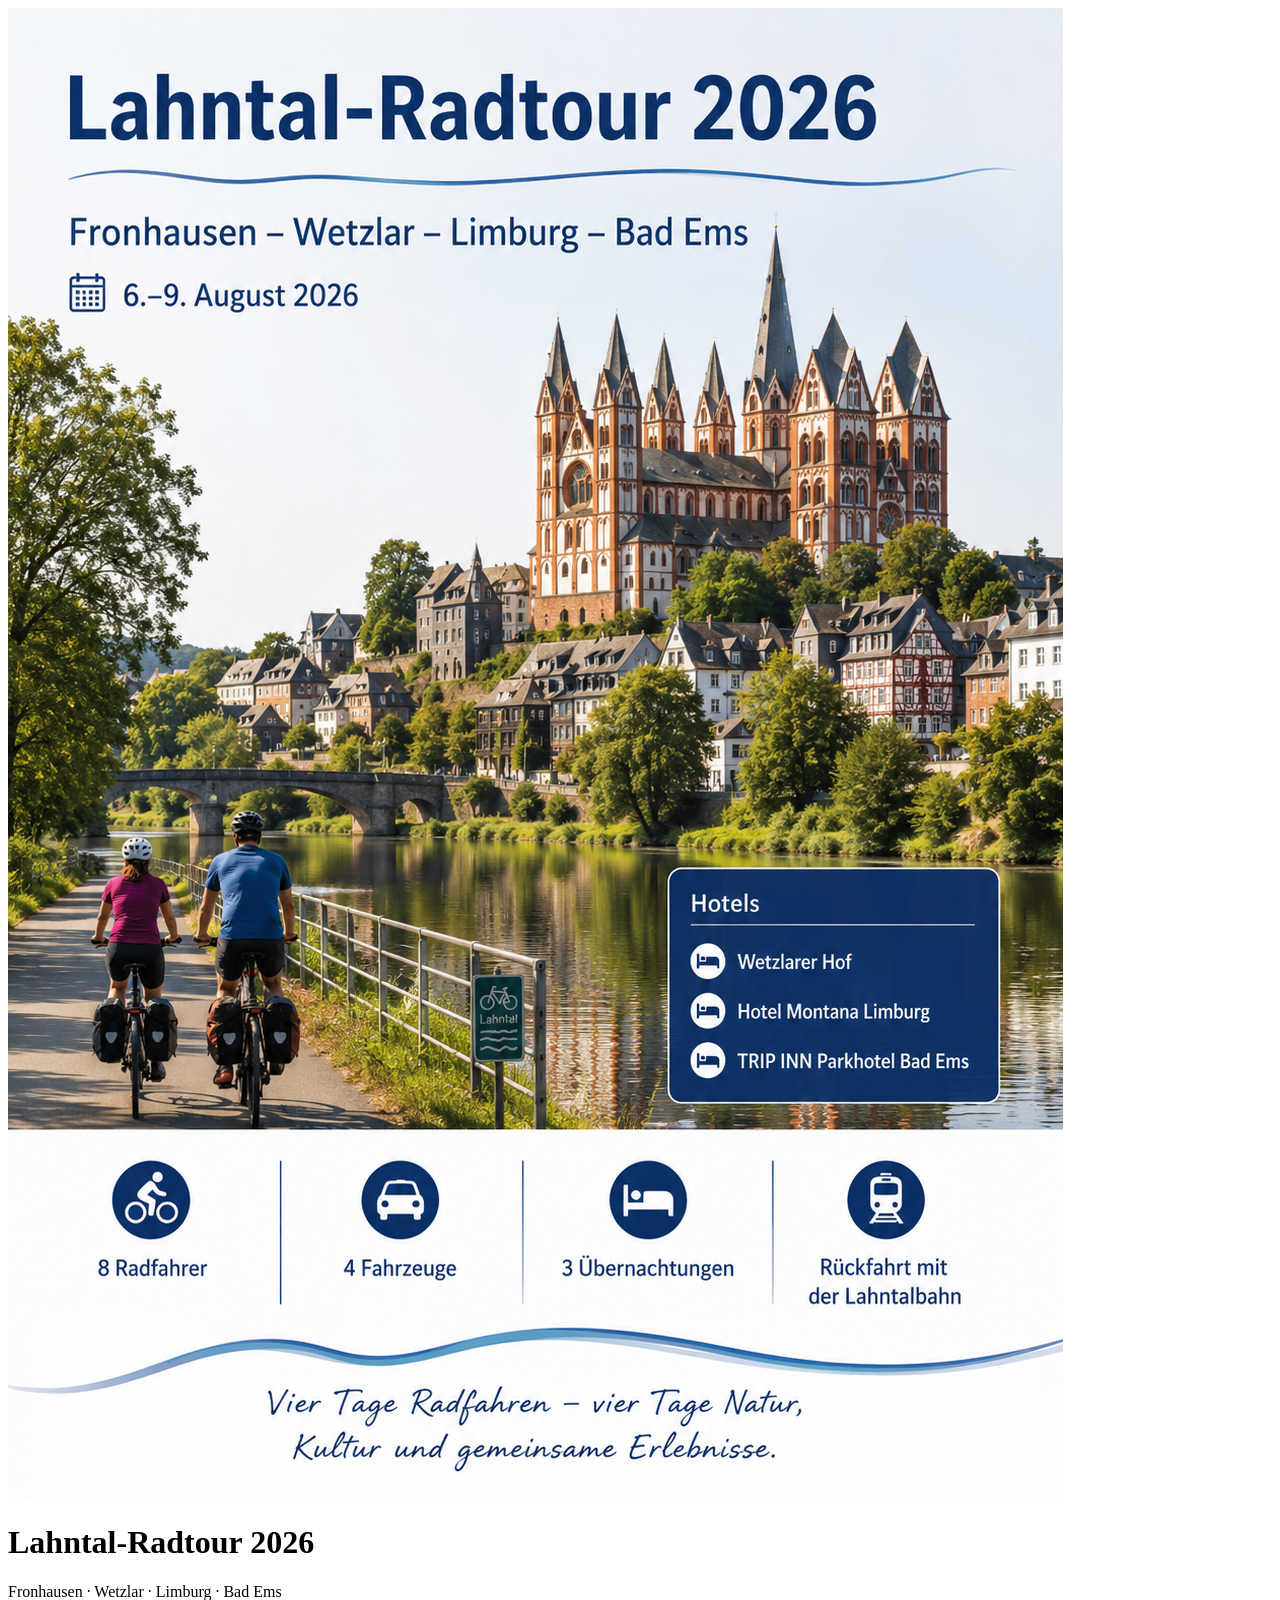
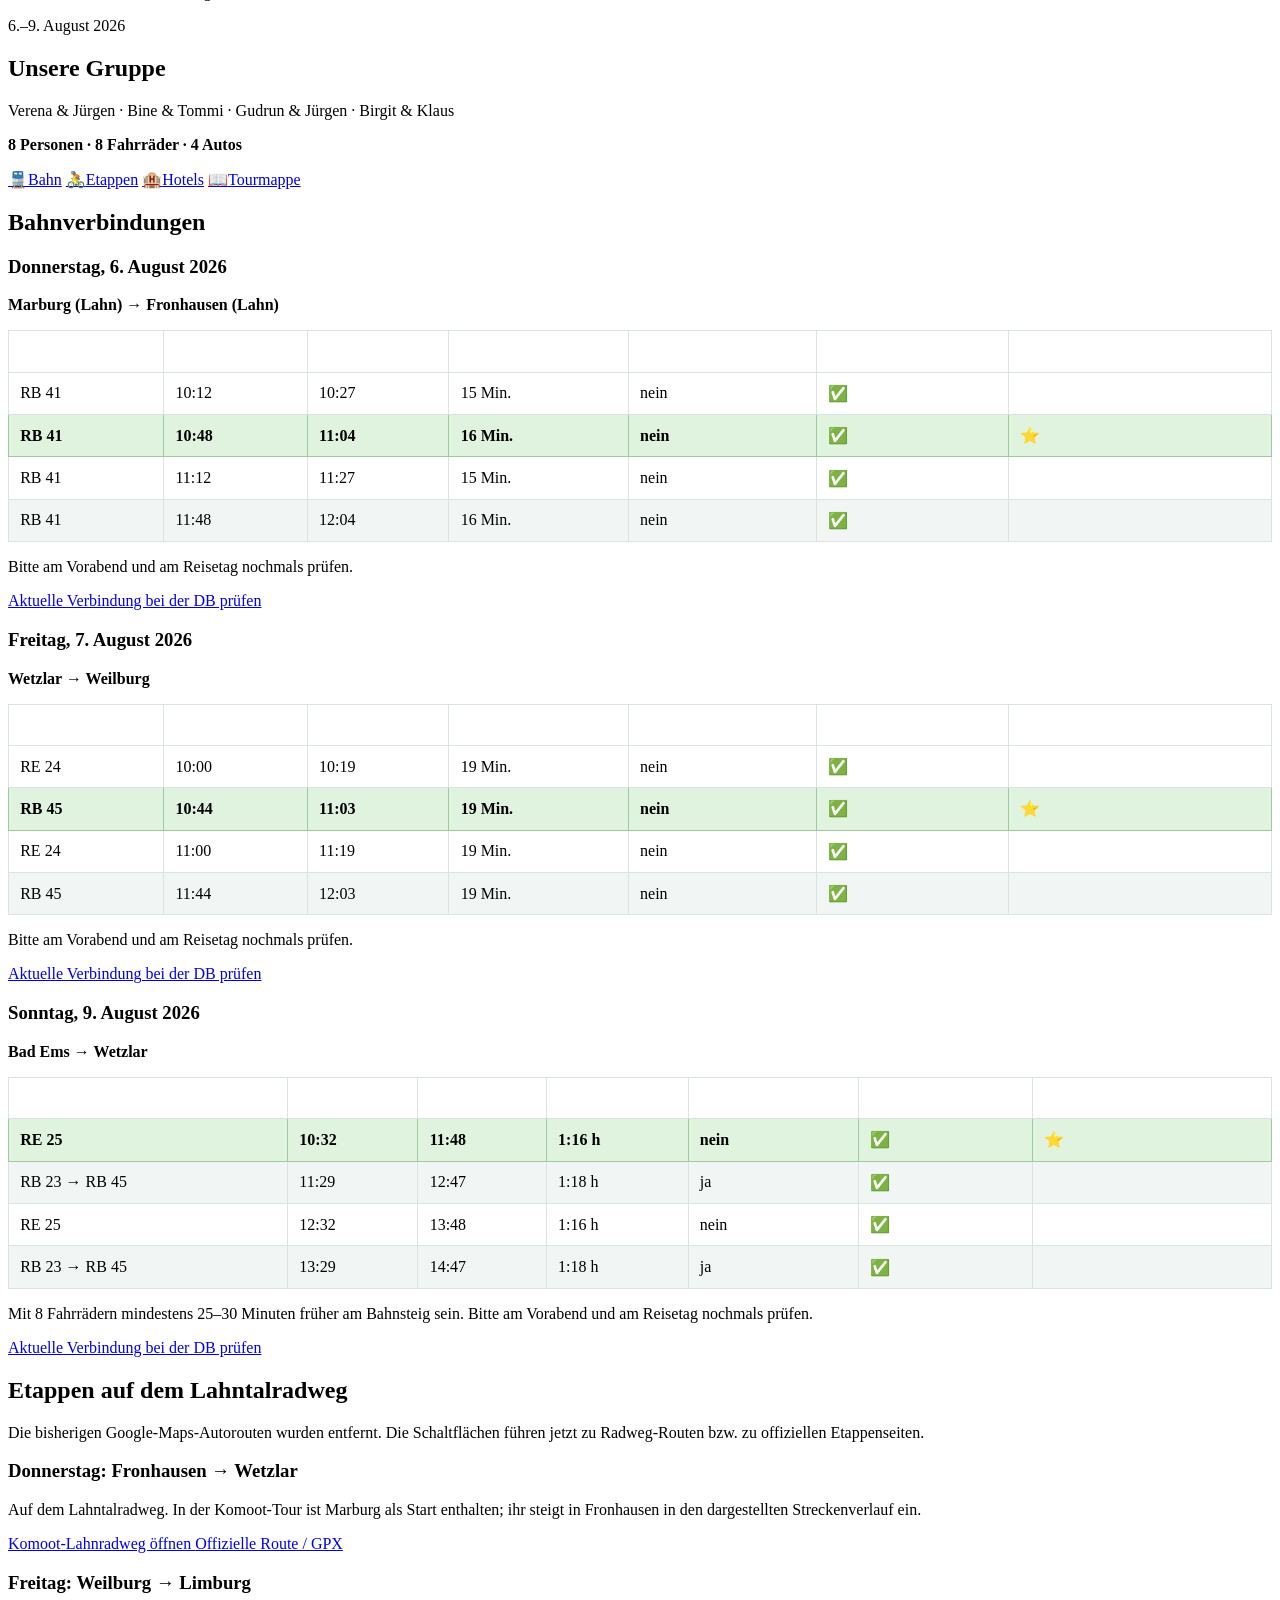
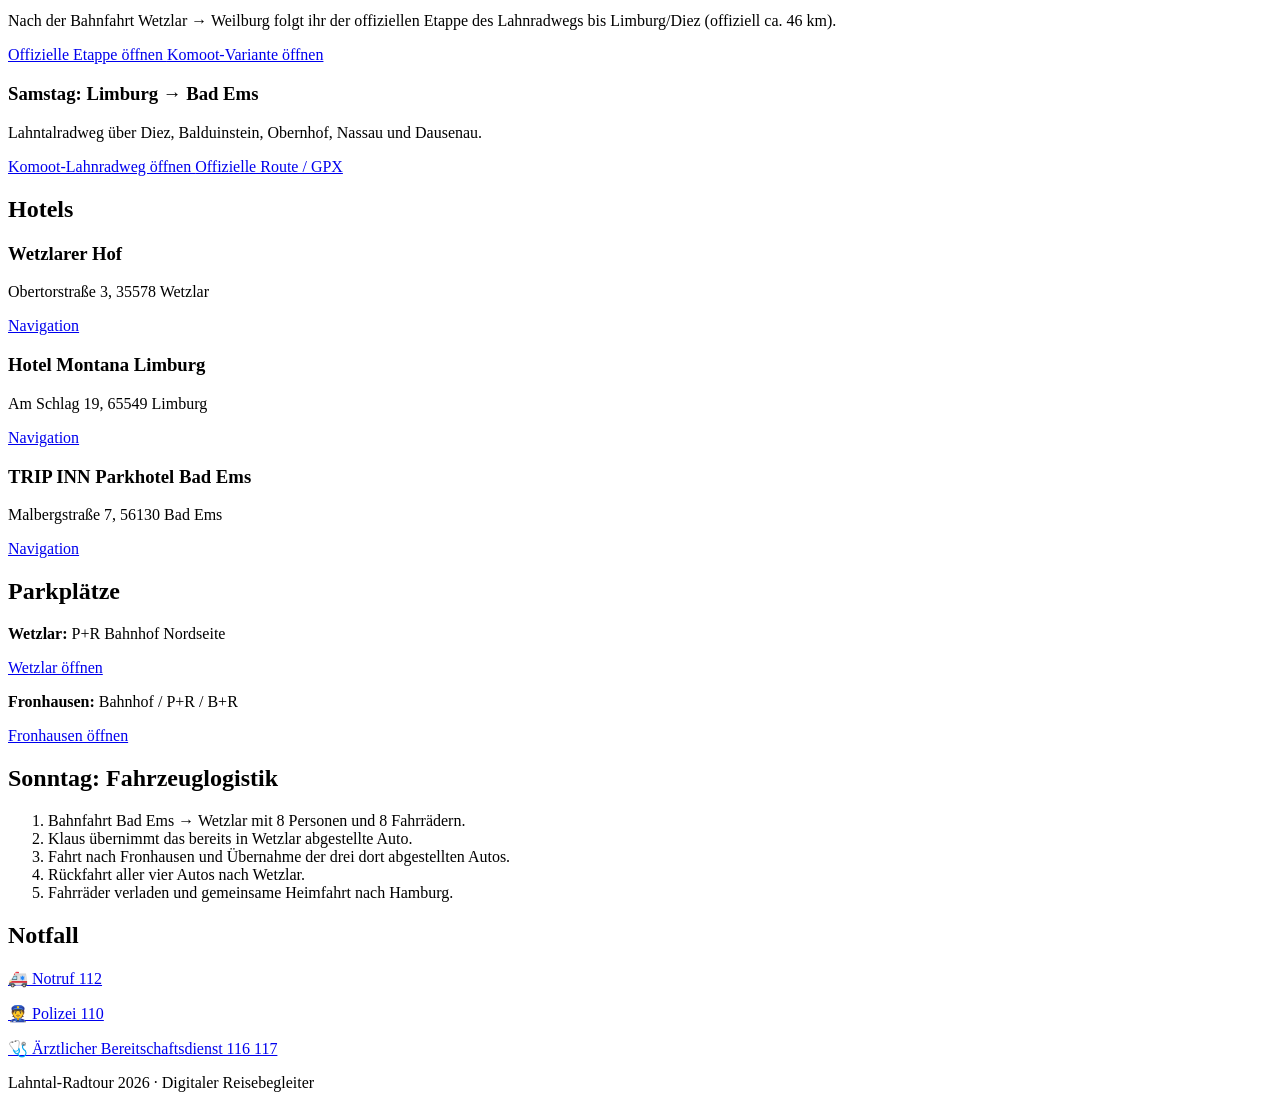
==== index.html @ 163e8dfd "Add files via upload" ====
<!doctype html>
<html lang="de">
<head>
  <meta charset="utf-8">
  <meta name="viewport" content="width=device-width, initial-scale=1, viewport-fit=cover">
  <meta name="theme-color" content="#0f4c5c">
  <meta name="description" content="Digitaler Reisebegleiter für die Lahntal-Radtour 2026">
  <link rel="manifest" href="manifest.webmanifest">
  <link rel="icon" href="icon.svg" type="image/svg+xml">
  <link rel="stylesheet" href="styles.css">
  <title>Lahntal-Radtour 2026</title>
</head>
<body>
  <header class="hero">
    <img src="titelbild.png" alt="Lahntal-Radtour 2026 mit Limburger Dom">
    <div class="hero-overlay">
      <h1>Lahntal-Radtour 2026</h1>
      <p>Fronhausen · Wetzlar · Limburg · Bad Ems</p>
      <p>6.–9. August 2026</p>
    </div>
  </header>

  <main>
    <section class="intro card">
      <h2>Unsere Gruppe</h2>
      <p>Verena &amp; Jürgen · Bine &amp; Tommi · Gudrun &amp; Jürgen · Birgit &amp; Klaus</p>
      <p><strong>8 Personen · 8 Fahrräder · 4 Autos</strong></p>
    </section>

    <nav class="quick-grid" aria-label="Schnellzugriff">
      <a class="quick" href="#bahn">🚆<span>Bahn</span></a>
      <a class="quick" href="#etappen">🚴<span>Etappen</span></a>
      <a class="quick" href="#hotels">🏨<span>Hotels</span></a>
      <a class="quick" href="Lahntal_Tourmappe_2026.pdf">📖<span>Tourmappe</span></a>
    </nav>

    <section id="bahn" class="card">
<h2>Bahnverbindungen</h2>

<article class="trip">
<h3>Donnerstag, 6. August 2026</h3>
<p><strong>Marburg (Lahn) → Fronhausen (Lahn)</strong></p>
<div class="timetable-wrap"><table class="timetable">
<thead><tr><th>Zug</th><th>Ab</th><th>An</th><th>Dauer</th><th>Umstieg</th><th>Fahrrad</th><th>Unsere Wahl</th></tr></thead>
<tbody>
<tr><td>RB 41</td><td>10:12</td><td>10:27</td><td>15 Min.</td><td>nein</td><td>✅</td><td></td></tr>
<tr class="recommended"><td><strong>RB 41</strong></td><td><strong>10:48</strong></td><td><strong>11:04</strong></td><td><strong>16 Min.</strong></td><td><strong>nein</strong></td><td>✅</td><td>⭐</td></tr>
<tr><td>RB 41</td><td>11:12</td><td>11:27</td><td>15 Min.</td><td>nein</td><td>✅</td><td></td></tr>
<tr><td>RB 41</td><td>11:48</td><td>12:04</td><td>16 Min.</td><td>nein</td><td>✅</td><td></td></tr>
</tbody></table></div>
<p class="note">Bitte am Vorabend und am Reisetag nochmals prüfen.</p>
<a class="button secondary" href="https://www.bahn.de/" target="_blank" rel="noopener">Aktuelle Verbindung bei der DB prüfen</a>
</article>

<article class="trip">
<h3>Freitag, 7. August 2026</h3>
<p><strong>Wetzlar → Weilburg</strong></p>
<div class="timetable-wrap"><table class="timetable">
<thead><tr><th>Zug</th><th>Ab</th><th>An</th><th>Dauer</th><th>Umstieg</th><th>Fahrrad</th><th>Unsere Wahl</th></tr></thead>
<tbody>
<tr><td>RE 24</td><td>10:00</td><td>10:19</td><td>19 Min.</td><td>nein</td><td>✅</td><td></td></tr>
<tr class="recommended"><td><strong>RB 45</strong></td><td><strong>10:44</strong></td><td><strong>11:03</strong></td><td><strong>19 Min.</strong></td><td><strong>nein</strong></td><td>✅</td><td>⭐</td></tr>
<tr><td>RE 24</td><td>11:00</td><td>11:19</td><td>19 Min.</td><td>nein</td><td>✅</td><td></td></tr>
<tr><td>RB 45</td><td>11:44</td><td>12:03</td><td>19 Min.</td><td>nein</td><td>✅</td><td></td></tr>
</tbody></table></div>
<p class="note">Bitte am Vorabend und am Reisetag nochmals prüfen.</p>
<a class="button secondary" href="https://www.bahn.de/" target="_blank" rel="noopener">Aktuelle Verbindung bei der DB prüfen</a>
</article>

<article class="trip">
<h3>Sonntag, 9. August 2026</h3>
<p><strong>Bad Ems → Wetzlar</strong></p>
<div class="timetable-wrap"><table class="timetable">
<thead><tr><th>Zug</th><th>Ab</th><th>An</th><th>Dauer</th><th>Umstieg</th><th>Fahrrad</th><th>Unsere Wahl</th></tr></thead>
<tbody>
<tr class="recommended"><td><strong>RE 25</strong></td><td><strong>10:32</strong></td><td><strong>11:48</strong></td><td><strong>1:16 h</strong></td><td><strong>nein</strong></td><td>✅</td><td>⭐</td></tr>
<tr><td>RB 23 → RB 45</td><td>11:29</td><td>12:47</td><td>1:18 h</td><td>ja</td><td>✅</td><td></td></tr>
<tr><td>RE 25</td><td>12:32</td><td>13:48</td><td>1:16 h</td><td>nein</td><td>✅</td><td></td></tr>
<tr><td>RB 23 → RB 45</td><td>13:29</td><td>14:47</td><td>1:18 h</td><td>ja</td><td>✅</td><td></td></tr>
</tbody></table></div>
<p class="note">Mit 8 Fahrrädern mindestens 25–30 Minuten früher am Bahnsteig sein. Bitte am Vorabend und am Reisetag nochmals prüfen.</p>
<a class="button secondary" href="https://www.bahn.de/" target="_blank" rel="noopener">Aktuelle Verbindung bei der DB prüfen</a>
</article>
</section>

    <section id="etappen" class="card">
      <h2>Etappen auf dem Lahntalradweg</h2>
      <p class="note">Die bisherigen Google-Maps-Autorouten wurden entfernt. Die Schaltflächen führen jetzt zu Radweg-Routen bzw. zu offiziellen Etappenseiten.</p>

      <article>
        <h3>Donnerstag: Fronhausen → Wetzlar</h3>
        <p>Auf dem Lahntalradweg. In der Komoot-Tour ist Marburg als Start enthalten; ihr steigt in Fronhausen in den dargestellten Streckenverlauf ein.</p>
        <div class="button-row">
          <a class="button" target="_blank" rel="noopener"
             href="https://www.komoot.com/de-de/tour/432029293">
             Komoot-Lahnradweg öffnen
          </a>
          <a class="button secondary" target="_blank" rel="noopener"
             href="https://www.adfc-radtourismus.de/lahnradweg/">
             Offizielle Route / GPX
          </a>
        </div>
      </article>

      <article>
        <h3>Freitag: Weilburg → Limburg</h3>
        <p>Nach der Bahnfahrt Wetzlar → Weilburg folgt ihr der offiziellen Etappe des Lahnradwegs bis Limburg/Diez (offiziell ca. 46 km).</p>
        <div class="button-row">
          <a class="button" target="_blank" rel="noopener"
             href="https://www.daslahntal.de/entdecken-und-erleben/radfahren/lahnradweg/details/?i=65935331">
             Offizielle Etappe öffnen
          </a>
          <a class="button secondary" target="_blank" rel="noopener"
             href="https://www.komoot.com/de-de/tour/2485974388">
             Komoot-Variante öffnen
          </a>
        </div>
      </article>

      <article>
        <h3>Samstag: Limburg → Bad Ems</h3>
        <p>Lahntalradweg über Diez, Balduinstein, Obernhof, Nassau und Dausenau.</p>
        <div class="button-row">
          <a class="button" target="_blank" rel="noopener"
             href="https://www.komoot.com/de-de/tour/1469400191">
             Komoot-Lahnradweg öffnen
          </a>
          <a class="button secondary" target="_blank" rel="noopener"
             href="https://www.adfc-radtourismus.de/lahnradweg/">
             Offizielle Route / GPX
          </a>
        </div>
      </article>
    </section>

    <section id="hotels" class="card">
      <h2>Hotels</h2>
      <article>
        <h3>Wetzlarer Hof</h3>
        <p>Obertorstraße 3, 35578 Wetzlar</p>
        <a class="button" target="_blank" rel="noopener"
           href="https://www.google.com/maps/search/?api=1&query=Wetzlarer+Hof+Obertorstra%C3%9Fe+3+Wetzlar">Navigation</a>
      </article>
      <article>
        <h3>Hotel Montana Limburg</h3>
        <p>Am Schlag 19, 65549 Limburg</p>
        <a class="button" target="_blank" rel="noopener"
           href="https://www.google.com/maps/search/?api=1&query=Hotel+Montana+Limburg+Am+Schlag+19">Navigation</a>
      </article>
      <article>
        <h3>TRIP INN Parkhotel Bad Ems</h3>
        <p>Malbergstraße 7, 56130 Bad Ems</p>
        <a class="button" target="_blank" rel="noopener"
           href="https://www.google.com/maps/search/?api=1&query=TRIP+INN+Parkhotel+Bad+Ems+Malbergstra%C3%9Fe+7">Navigation</a>
      </article>
    </section>

    <section class="card">
      <h2>Parkplätze</h2>
      <p><strong>Wetzlar:</strong> P+R Bahnhof Nordseite</p>
      <a class="button" target="_blank" rel="noopener"
         href="https://www.google.com/maps/search/?api=1&query=P%2BR+Bahnhof+Nordseite+Wetzlar">Wetzlar öffnen</a>
      <p><strong>Fronhausen:</strong> Bahnhof / P+R / B+R</p>
      <a class="button" target="_blank" rel="noopener"
         href="https://www.google.com/maps/search/?api=1&query=Bahnhof+Fronhausen+Lahn+Parkplatz">Fronhausen öffnen</a>
    </section>

    <section class="card">
      <h2>Sonntag: Fahrzeuglogistik</h2>
      <ol>
        <li>Bahnfahrt Bad Ems → Wetzlar mit 8 Personen und 8 Fahrrädern.</li>
        <li>Klaus übernimmt das bereits in Wetzlar abgestellte Auto.</li>
        <li>Fahrt nach Fronhausen und Übernahme der drei dort abgestellten Autos.</li>
        <li>Rückfahrt aller vier Autos nach Wetzlar.</li>
        <li>Fahrräder verladen und gemeinsame Heimfahrt nach Hamburg.</li>
      </ol>
    </section>

    <section class="card emergency">
      <h2>Notfall</h2>
      <p><a href="tel:112">🚑 Notruf 112</a></p>
      <p><a href="tel:110">👮 Polizei 110</a></p>
      <p><a href="tel:116117">🩺 Ärztlicher Bereitschaftsdienst 116 117</a></p>
    </section>
  </main>

  <footer>
    <p>Lahntal-Radtour 2026 · Digitaler Reisebegleiter</p>
  </footer>

  <script src="app.js"></script>
</body>
</html>
---- styles.css ----
.timetable-wrap{overflow-x:auto;margin:.8rem 0}
.timetable{width:100%;border-collapse:collapse;min-width:760px}
.timetable th,.timetable td{padding:.7rem;border:1px solid #d8e4e0;text-align:left;vertical-align:middle}
.timetable th{background:var(--blue);color:#fff}
.timetable tbody tr:nth-child(even):not(.recommended){background:#f1f6f4}
.timetable tr.recommended{background:#dff3df}
.timetable tr.recommended td{border-color:#9fc89f}
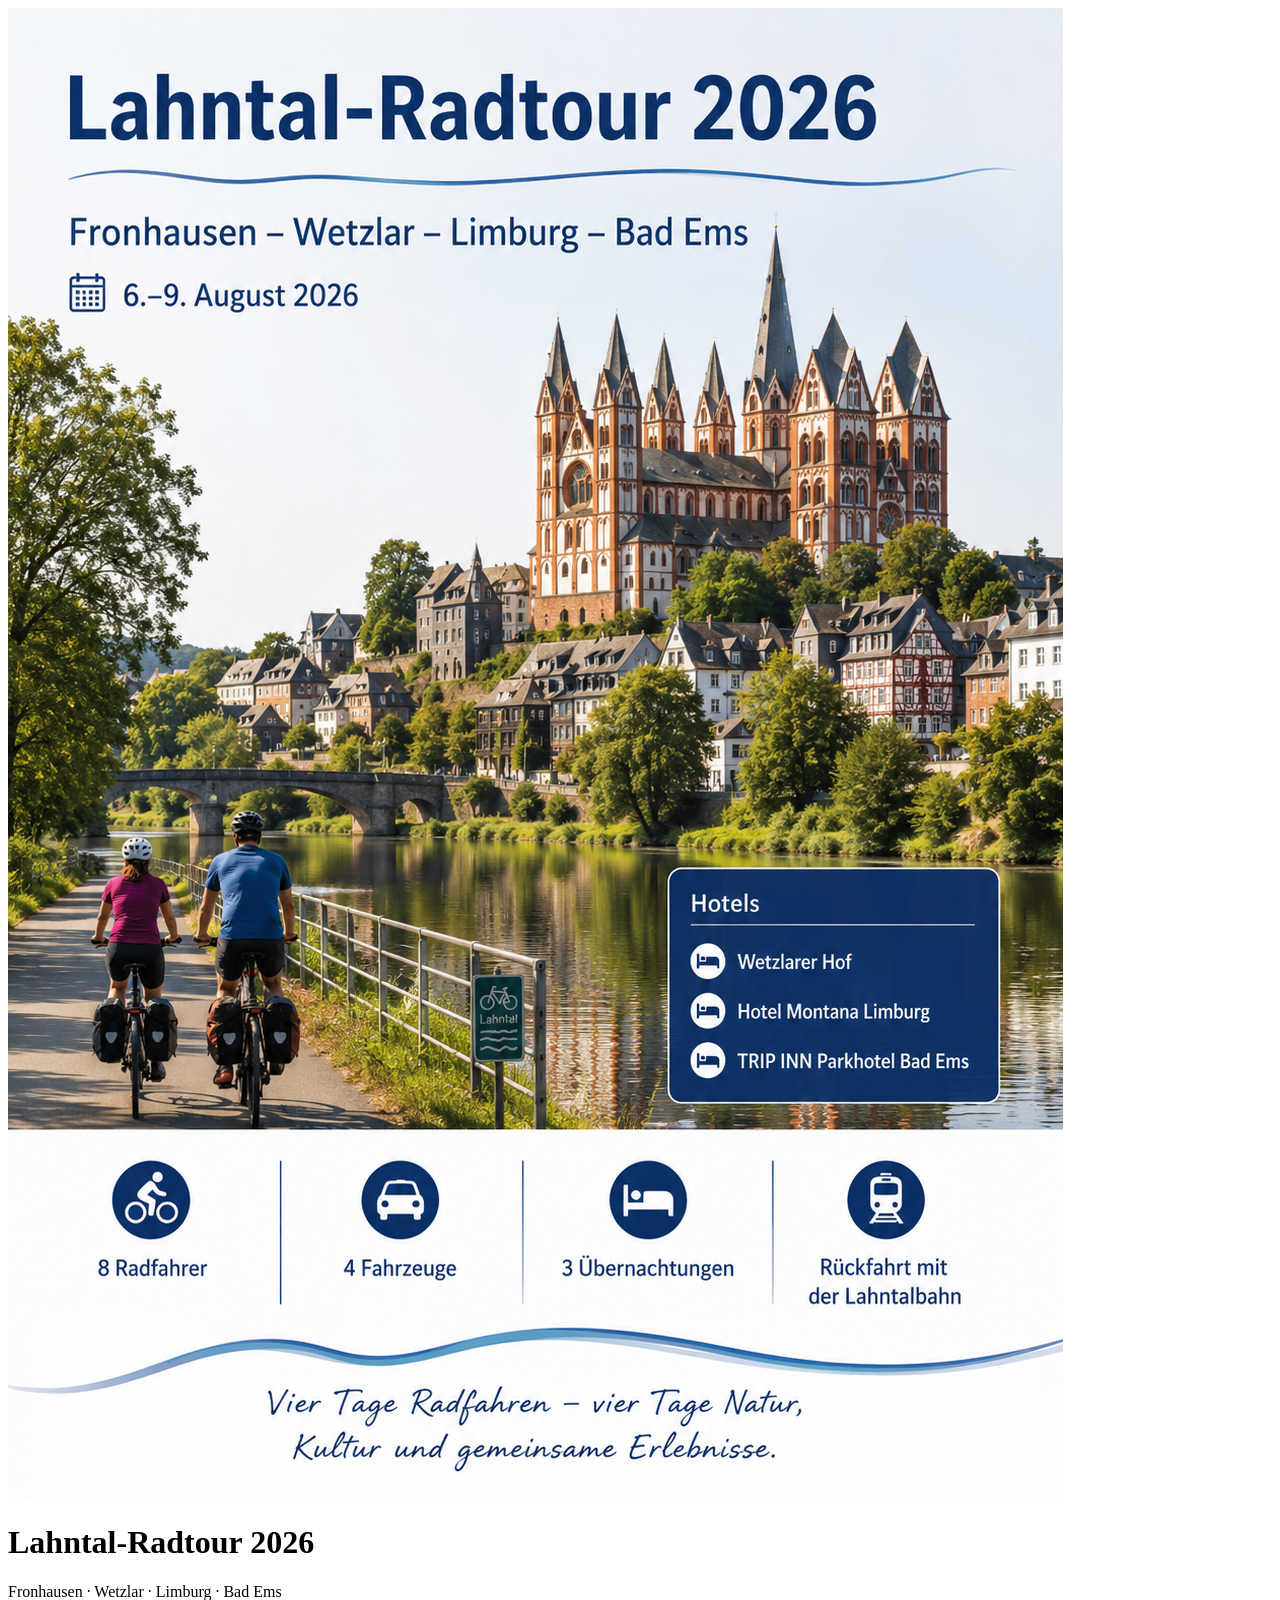
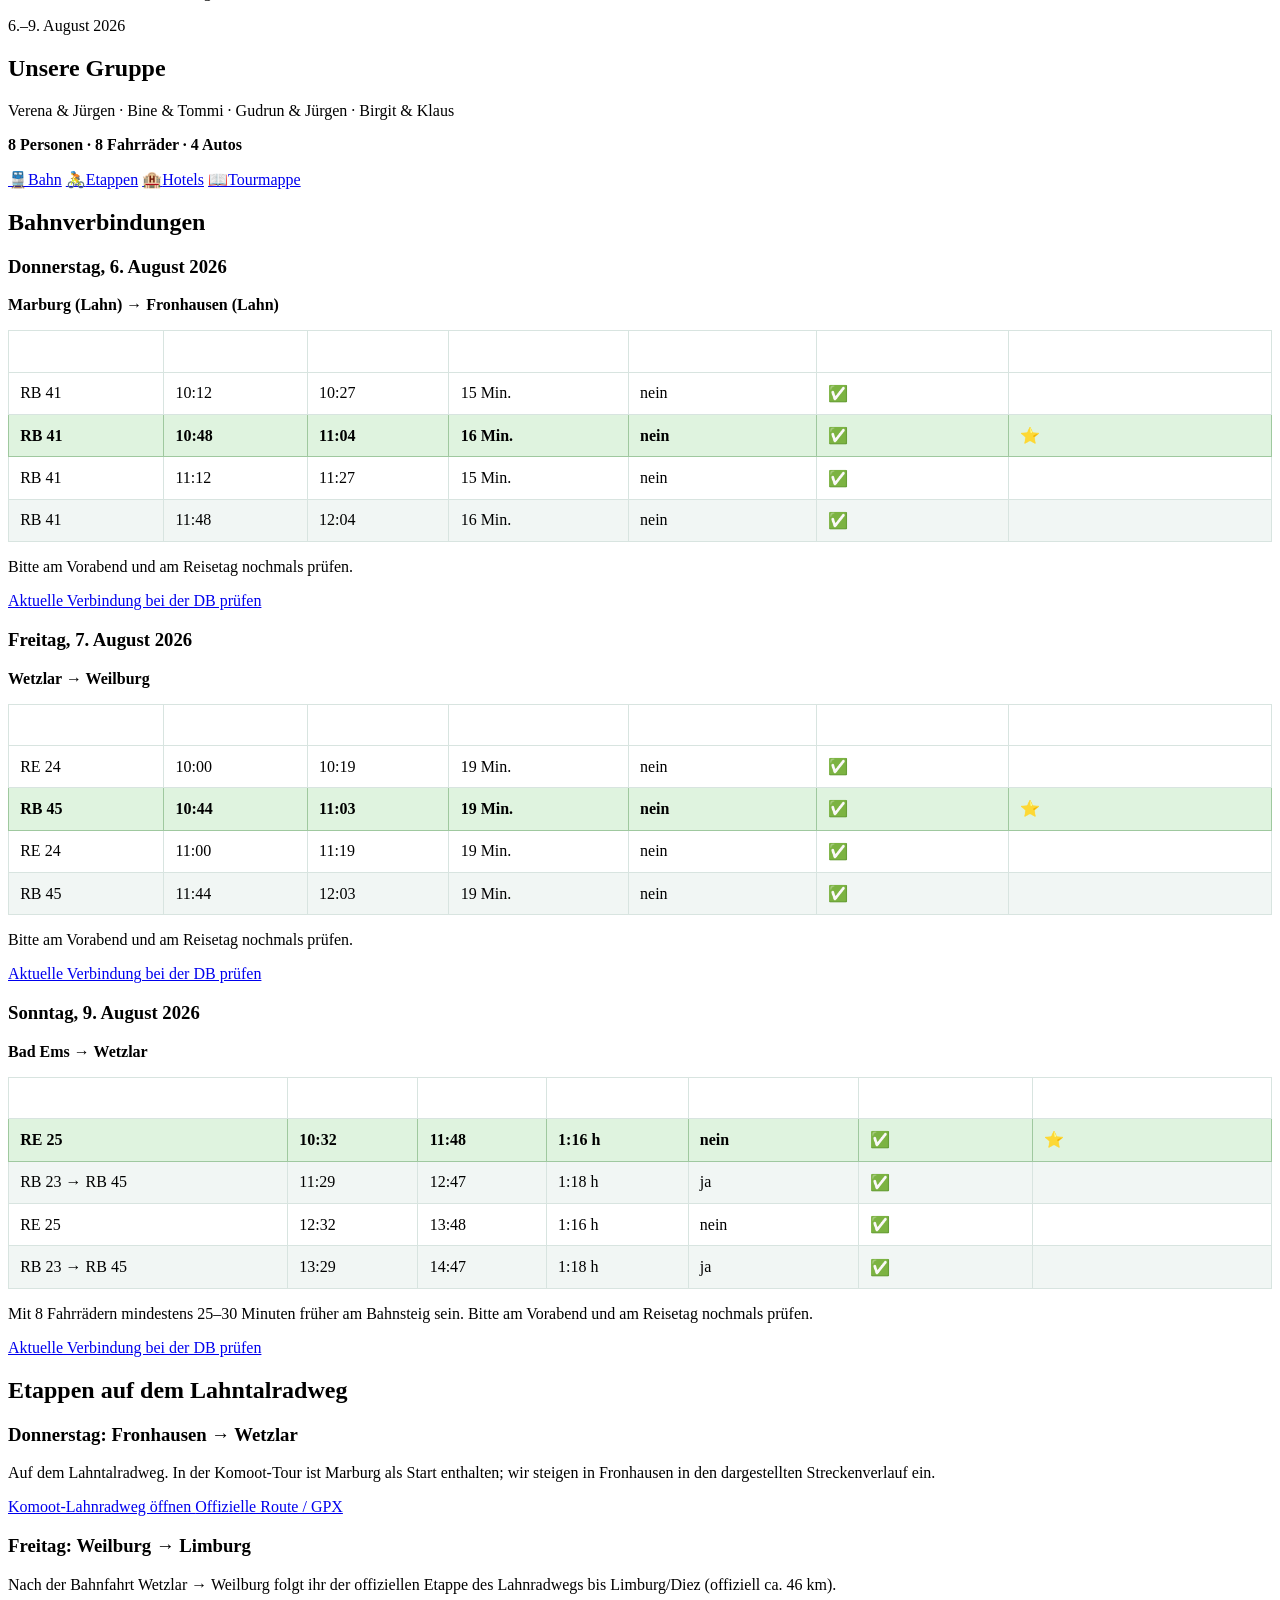
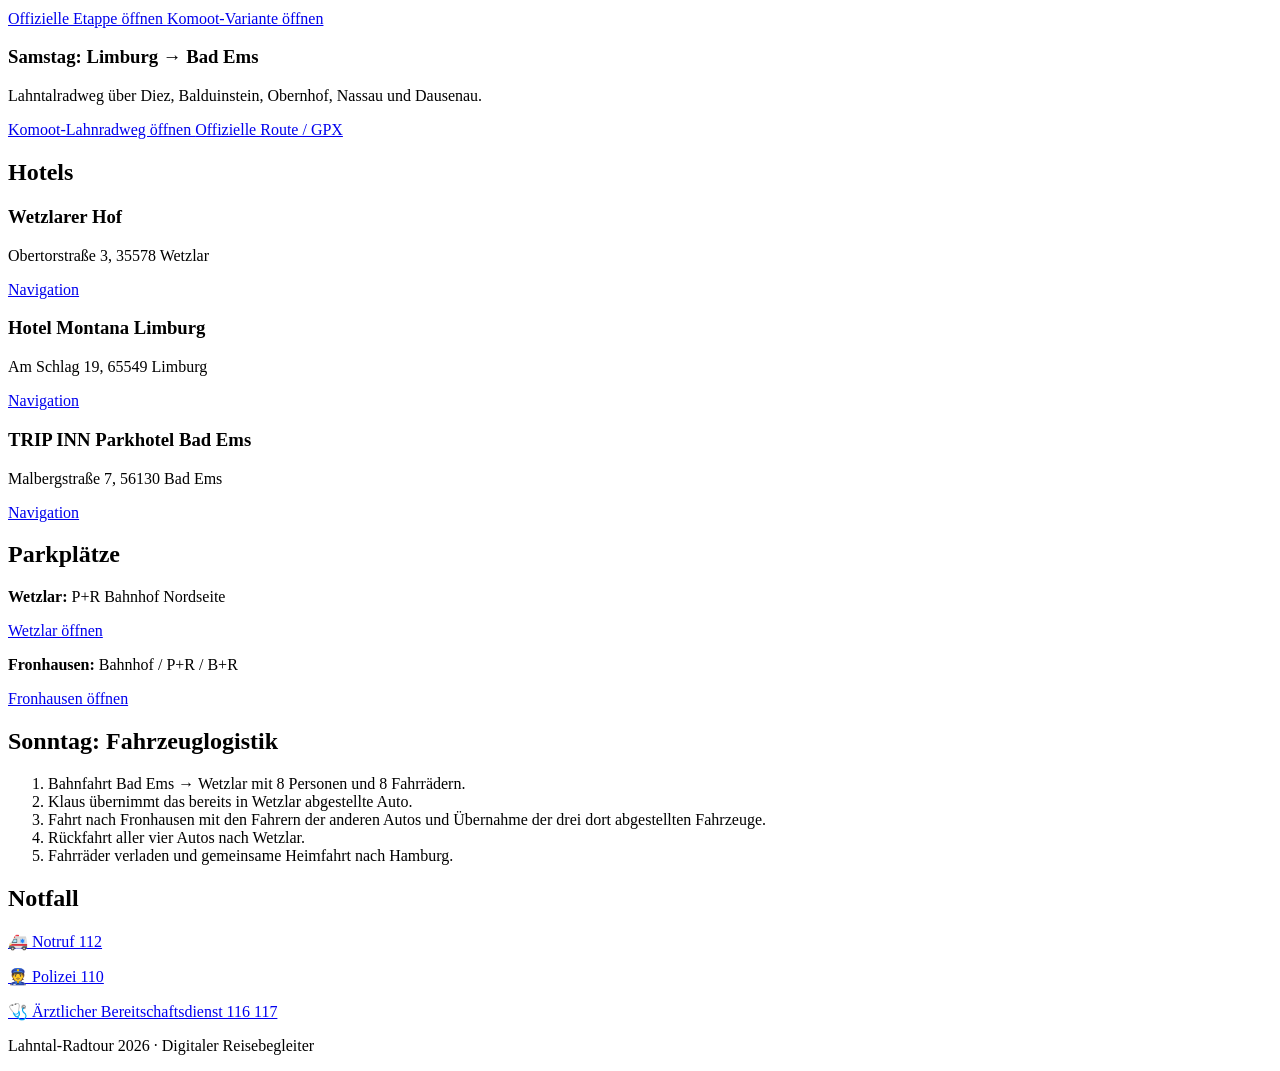
==== commit 470d5bf7: "Add files via upload" ====
--- a/index.html
+++ b/index.html
@@ -85,11 +85,11 @@
 
     <section id="etappen" class="card">
       <h2>Etappen auf dem Lahntalradweg</h2>
-      <p class="note">Die bisherigen Google-Maps-Autorouten wurden entfernt. Die Schaltflächen führen jetzt zu Radweg-Routen bzw. zu offiziellen Etappenseiten.</p>
+      
 
       <article>
         <h3>Donnerstag: Fronhausen → Wetzlar</h3>
-        <p>Auf dem Lahntalradweg. In der Komoot-Tour ist Marburg als Start enthalten; ihr steigt in Fronhausen in den dargestellten Streckenverlauf ein.</p>
+        <p>Auf dem Lahntalradweg. In der Komoot-Tour ist Marburg als Start enthalten; wir steigen in Fronhausen in den dargestellten Streckenverlauf ein.</p>
         <div class="button-row">
           <a class="button" target="_blank" rel="noopener"
              href="https://www.komoot.com/de-de/tour/432029293">
@@ -170,7 +170,7 @@
       <ol>
         <li>Bahnfahrt Bad Ems → Wetzlar mit 8 Personen und 8 Fahrrädern.</li>
         <li>Klaus übernimmt das bereits in Wetzlar abgestellte Auto.</li>
-        <li>Fahrt nach Fronhausen und Übernahme der drei dort abgestellten Autos.</li>
+        <li>Fahrt nach Fronhausen mit den Fahrern der anderen Autos und Übernahme der drei dort abgestellten Fahrzeuge.</li>
         <li>Rückfahrt aller vier Autos nach Wetzlar.</li>
         <li>Fahrräder verladen und gemeinsame Heimfahrt nach Hamburg.</li>
       </ol>
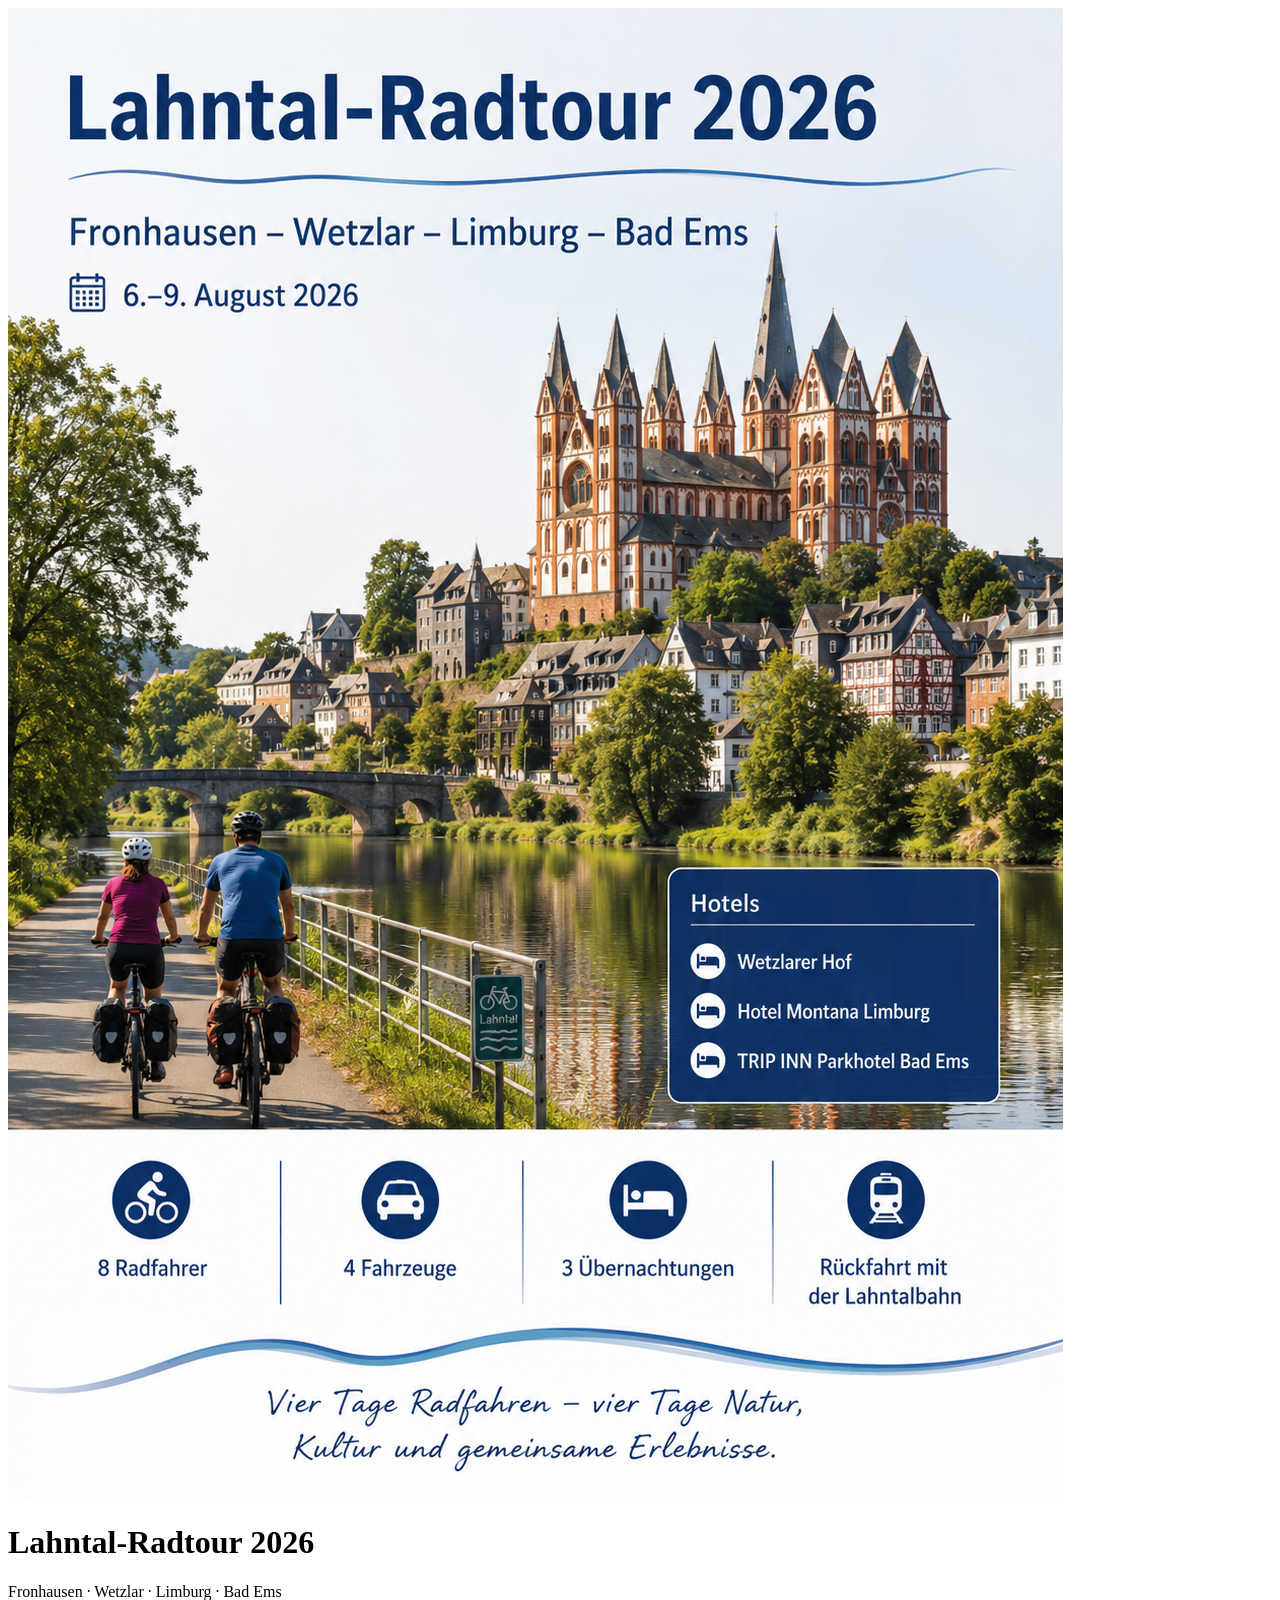
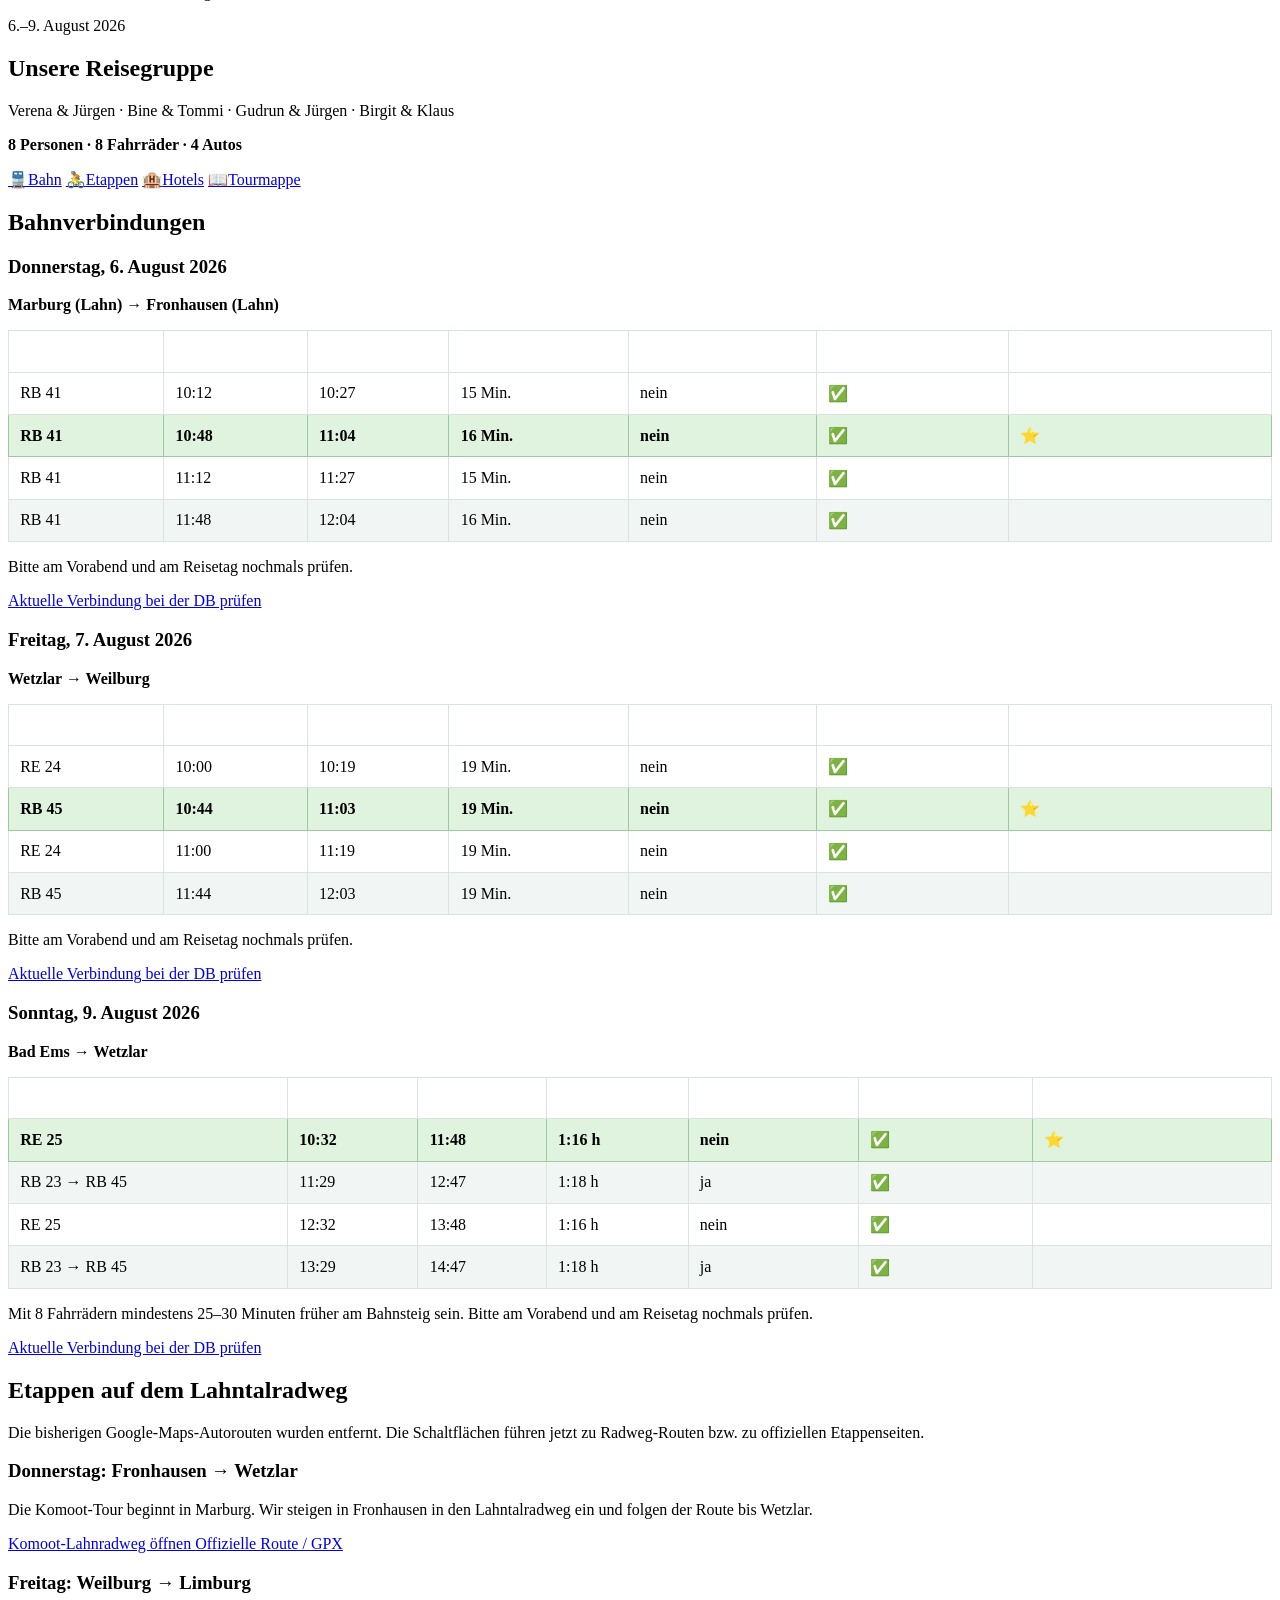
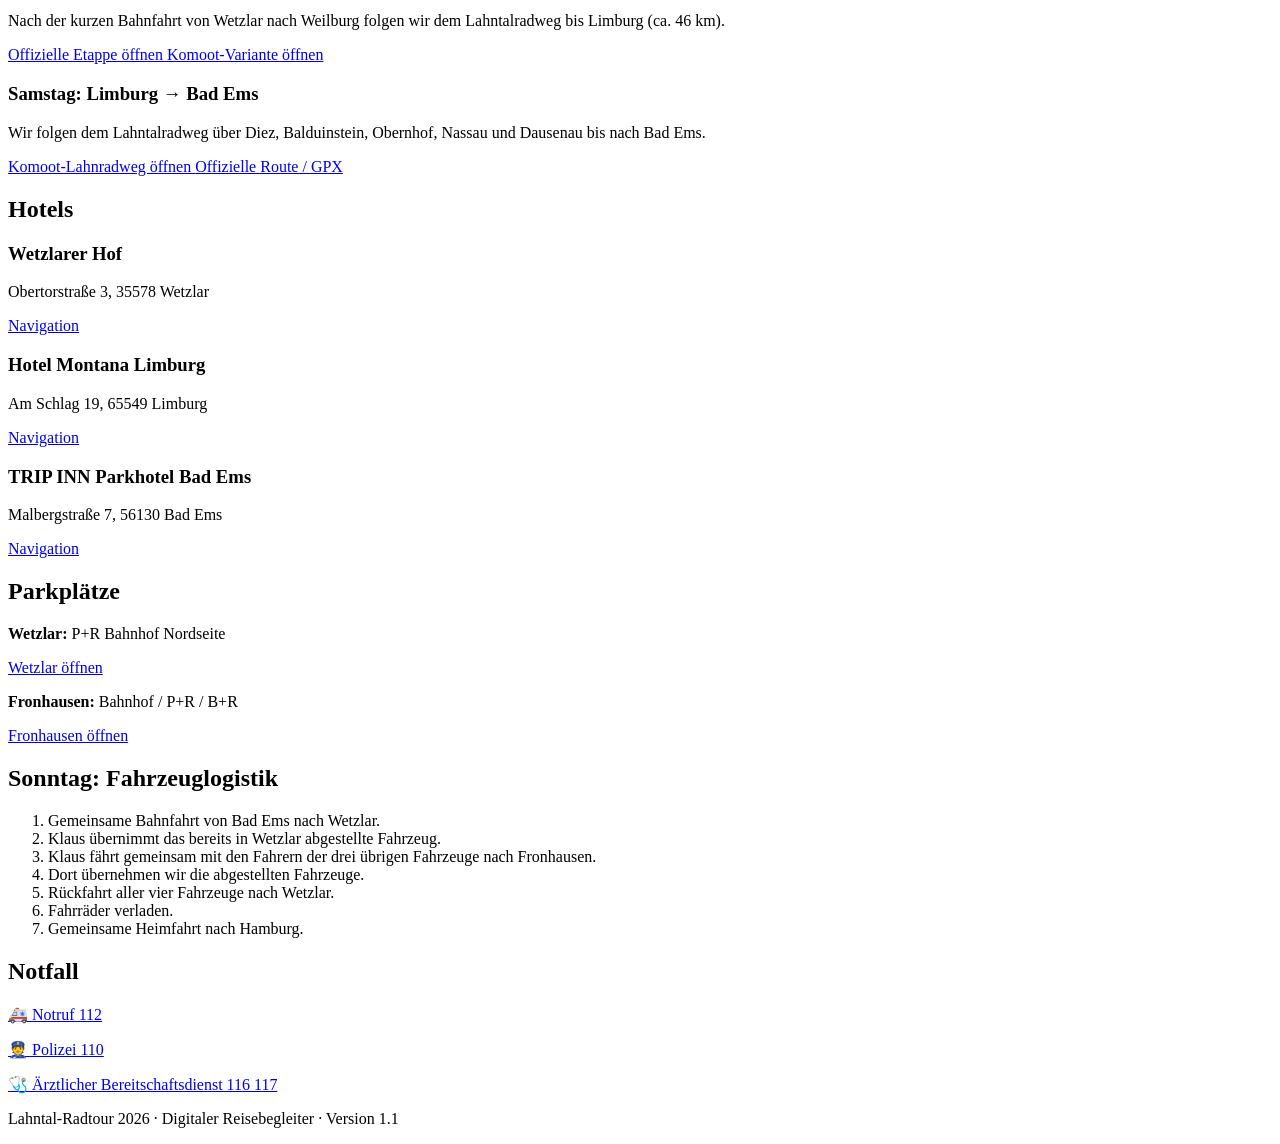
==== commit 4b2831b0: "Add files via upload" ====
--- a/index.html
+++ b/index.html
@@ -22,7 +22,7 @@
 
   <main>
     <section class="intro card">
-      <h2>Unsere Gruppe</h2>
+      <h2>Unsere Reisegruppe</h2>
       <p>Verena &amp; Jürgen · Bine &amp; Tommi · Gudrun &amp; Jürgen · Birgit &amp; Klaus</p>
       <p><strong>8 Personen · 8 Fahrräder · 4 Autos</strong></p>
     </section>
@@ -85,11 +85,11 @@
 
     <section id="etappen" class="card">
       <h2>Etappen auf dem Lahntalradweg</h2>
-      
+      <p class="note">Die bisherigen Google-Maps-Autorouten wurden entfernt. Die Schaltflächen führen jetzt zu Radweg-Routen bzw. zu offiziellen Etappenseiten.</p>
 
       <article>
         <h3>Donnerstag: Fronhausen → Wetzlar</h3>
-        <p>Auf dem Lahntalradweg. In der Komoot-Tour ist Marburg als Start enthalten; wir steigen in Fronhausen in den dargestellten Streckenverlauf ein.</p>
+        <p>Die Komoot-Tour beginnt in Marburg. Wir steigen in Fronhausen in den Lahntalradweg ein und folgen der Route bis Wetzlar.</p>
         <div class="button-row">
           <a class="button" target="_blank" rel="noopener"
              href="https://www.komoot.com/de-de/tour/432029293">
@@ -104,7 +104,7 @@
 
       <article>
         <h3>Freitag: Weilburg → Limburg</h3>
-        <p>Nach der Bahnfahrt Wetzlar → Weilburg folgt ihr der offiziellen Etappe des Lahnradwegs bis Limburg/Diez (offiziell ca. 46 km).</p>
+        <p>Nach der kurzen Bahnfahrt von Wetzlar nach Weilburg folgen wir dem Lahntalradweg bis Limburg (ca. 46 km).</p>
         <div class="button-row">
           <a class="button" target="_blank" rel="noopener"
              href="https://www.daslahntal.de/entdecken-und-erleben/radfahren/lahnradweg/details/?i=65935331">
@@ -119,7 +119,7 @@
 
       <article>
         <h3>Samstag: Limburg → Bad Ems</h3>
-        <p>Lahntalradweg über Diez, Balduinstein, Obernhof, Nassau und Dausenau.</p>
+        <p>Wir folgen dem Lahntalradweg über Diez, Balduinstein, Obernhof, Nassau und Dausenau bis nach Bad Ems.</p>
         <div class="button-row">
           <a class="button" target="_blank" rel="noopener"
              href="https://www.komoot.com/de-de/tour/1469400191">
@@ -168,11 +168,13 @@
     <section class="card">
       <h2>Sonntag: Fahrzeuglogistik</h2>
       <ol>
-        <li>Bahnfahrt Bad Ems → Wetzlar mit 8 Personen und 8 Fahrrädern.</li>
-        <li>Klaus übernimmt das bereits in Wetzlar abgestellte Auto.</li>
-        <li>Fahrt nach Fronhausen mit den Fahrern der anderen Autos und Übernahme der drei dort abgestellten Fahrzeuge.</li>
-        <li>Rückfahrt aller vier Autos nach Wetzlar.</li>
-        <li>Fahrräder verladen und gemeinsame Heimfahrt nach Hamburg.</li>
+        <li>Gemeinsame Bahnfahrt von Bad Ems nach Wetzlar.</li>
+        <li>Klaus übernimmt das bereits in Wetzlar abgestellte Fahrzeug.</li>
+        <li>Klaus fährt gemeinsam mit den Fahrern der drei übrigen Fahrzeuge nach Fronhausen.</li>
+        <li>Dort übernehmen wir die abgestellten Fahrzeuge.</li>
+        <li>Rückfahrt aller vier Fahrzeuge nach Wetzlar.</li>
+        <li>Fahrräder verladen.</li>
+        <li>Gemeinsame Heimfahrt nach Hamburg.</li>
       </ol>
     </section>
 
@@ -185,7 +187,7 @@
   </main>
 
   <footer>
-    <p>Lahntal-Radtour 2026 · Digitaler Reisebegleiter</p>
+    <p>Lahntal-Radtour 2026 · Digitaler Reisebegleiter · Version 1.1</p>
   </footer>
 
   <script src="app.js"></script>
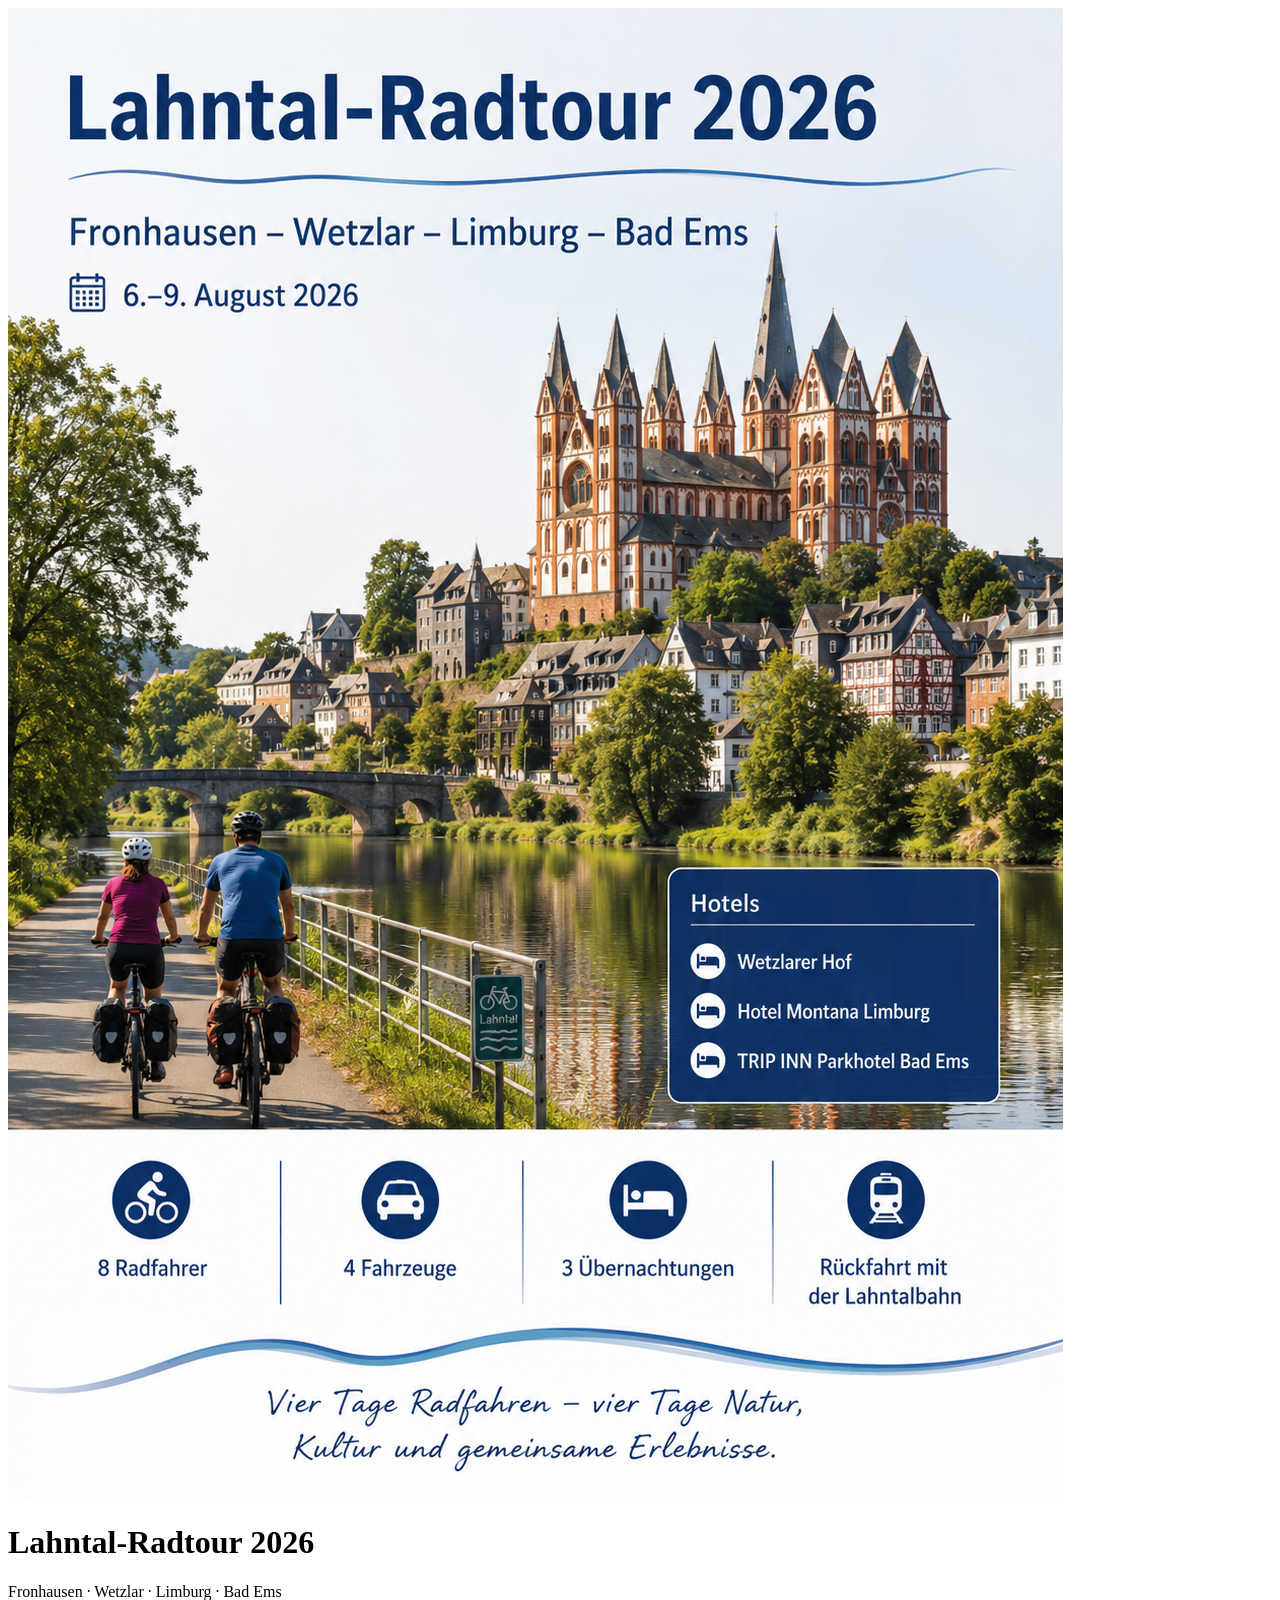
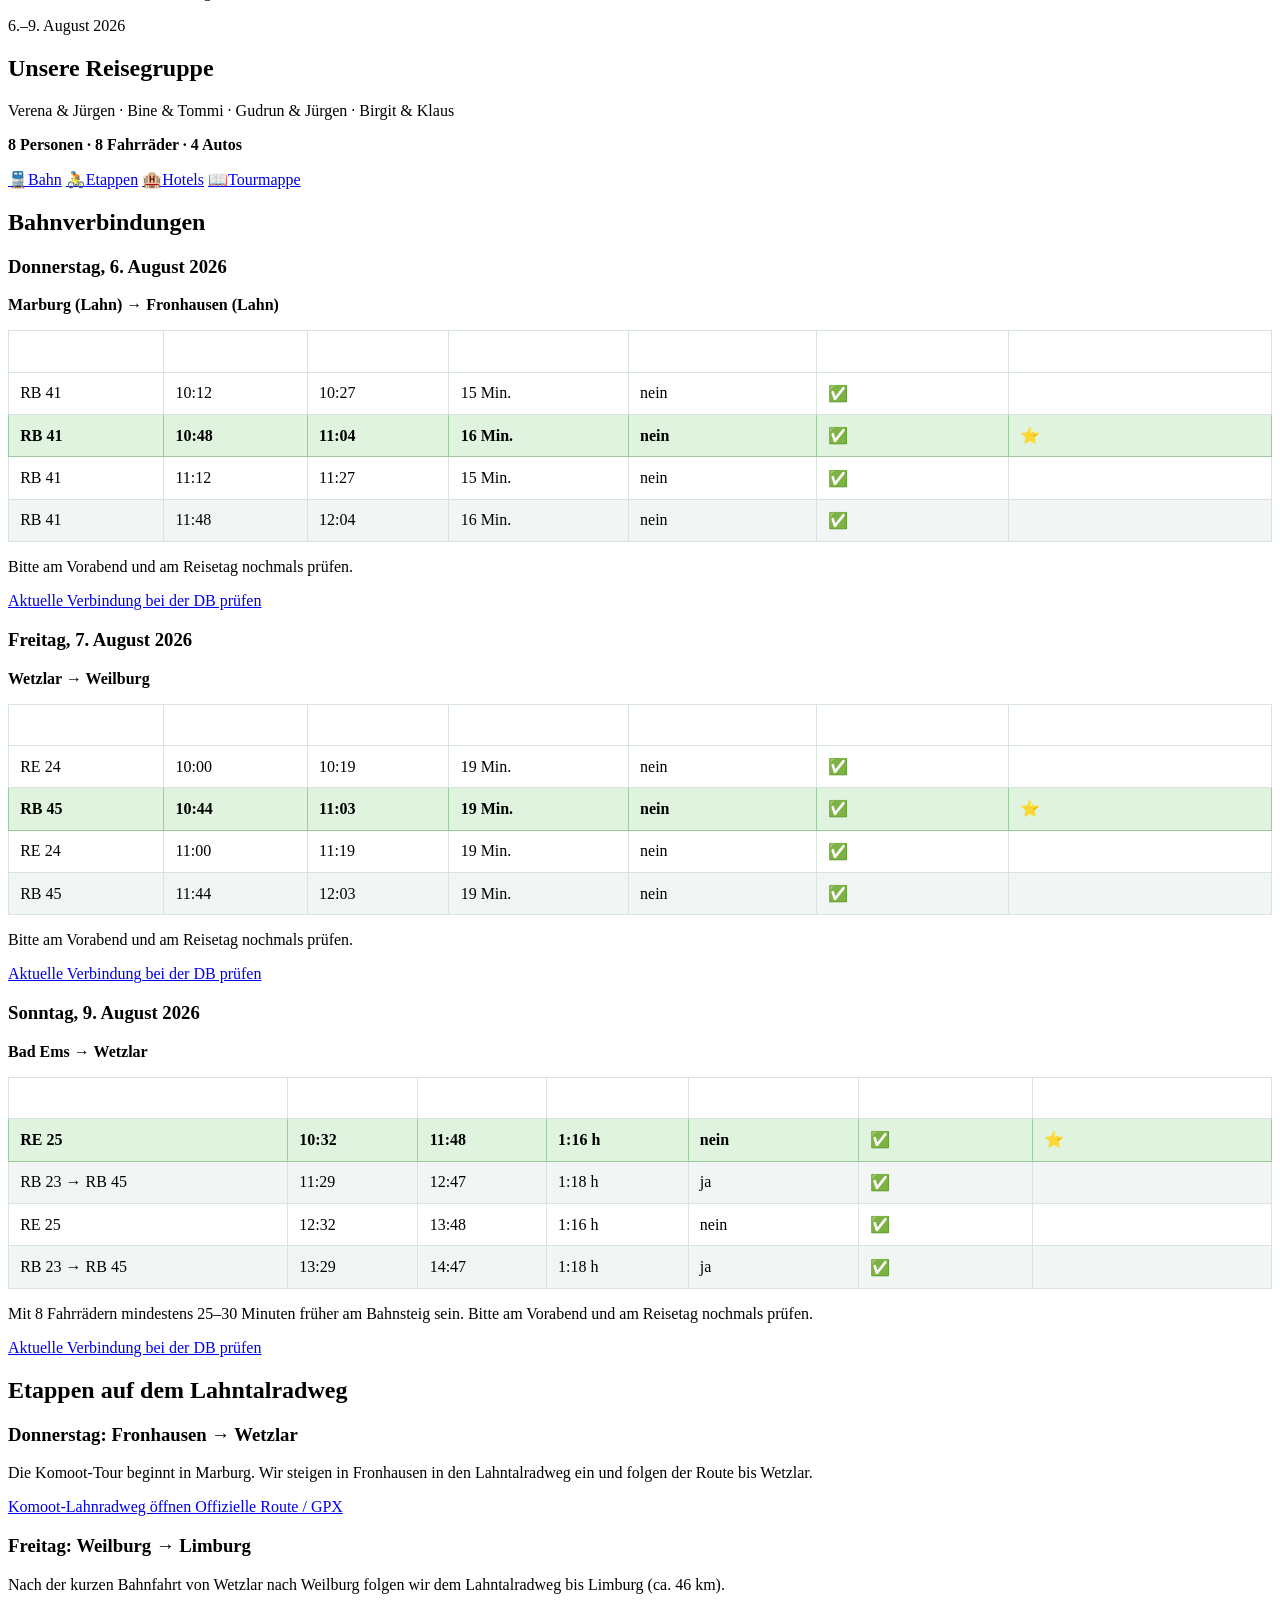
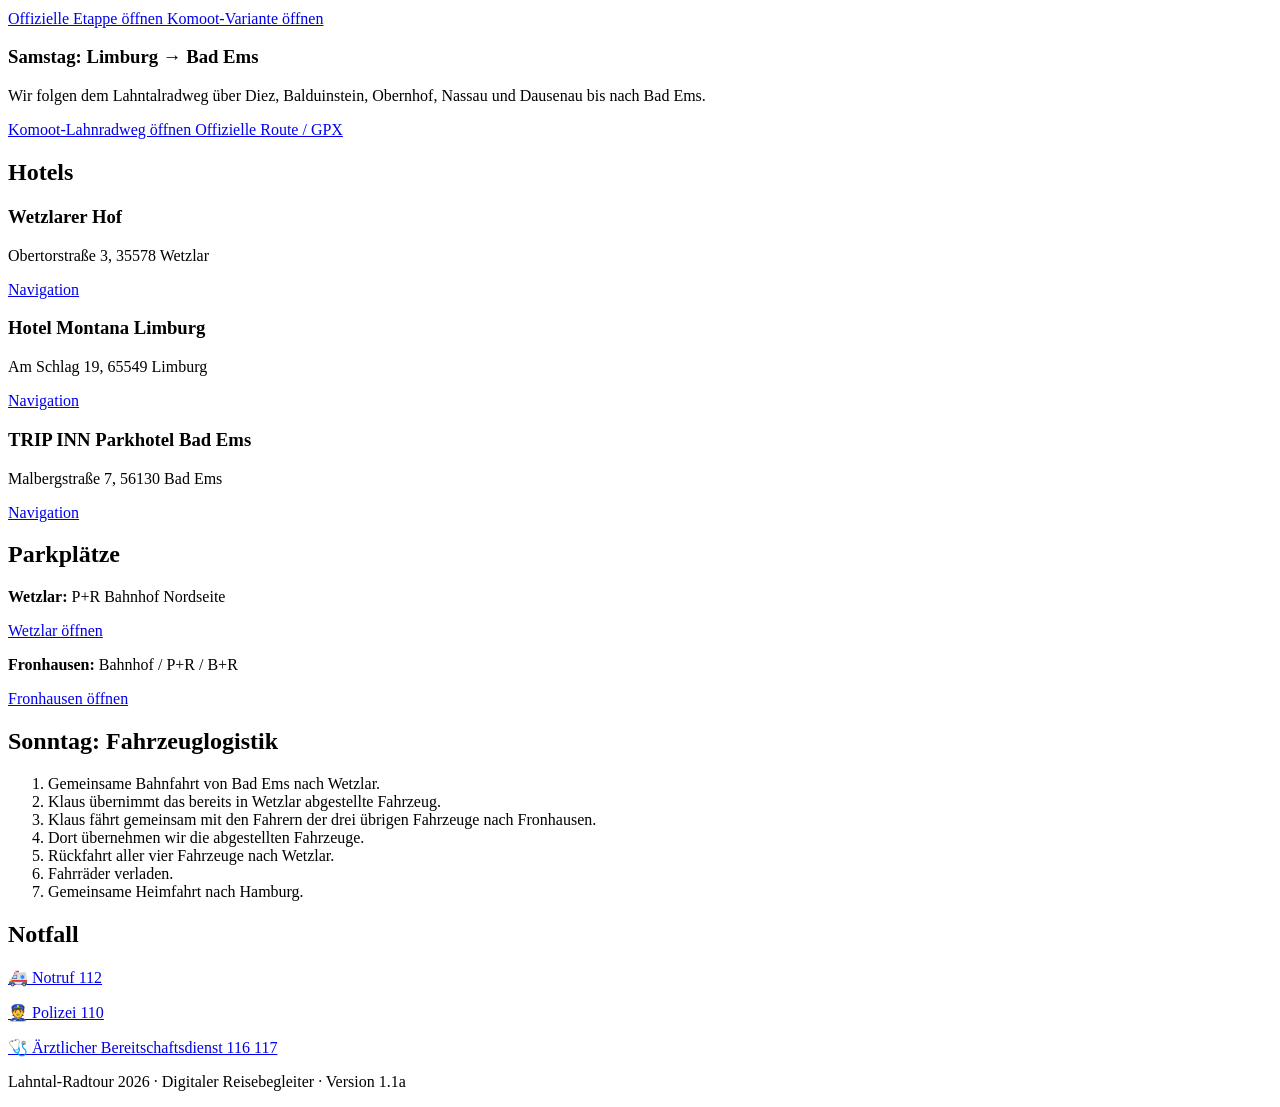
==== commit f60158b3: "Add files via upload" ====
--- a/index.html
+++ b/index.html
@@ -85,8 +85,7 @@
 
     <section id="etappen" class="card">
       <h2>Etappen auf dem Lahntalradweg</h2>
-      <p class="note">Die bisherigen Google-Maps-Autorouten wurden entfernt. Die Schaltflächen führen jetzt zu Radweg-Routen bzw. zu offiziellen Etappenseiten.</p>
-
+      
       <article>
         <h3>Donnerstag: Fronhausen → Wetzlar</h3>
         <p>Die Komoot-Tour beginnt in Marburg. Wir steigen in Fronhausen in den Lahntalradweg ein und folgen der Route bis Wetzlar.</p>
@@ -187,7 +186,7 @@
   </main>
 
   <footer>
-    <p>Lahntal-Radtour 2026 · Digitaler Reisebegleiter · Version 1.1</p>
+    <p>Lahntal-Radtour 2026 · Digitaler Reisebegleiter · Version 1.1a</p>
   </footer>
 
   <script src="app.js"></script>
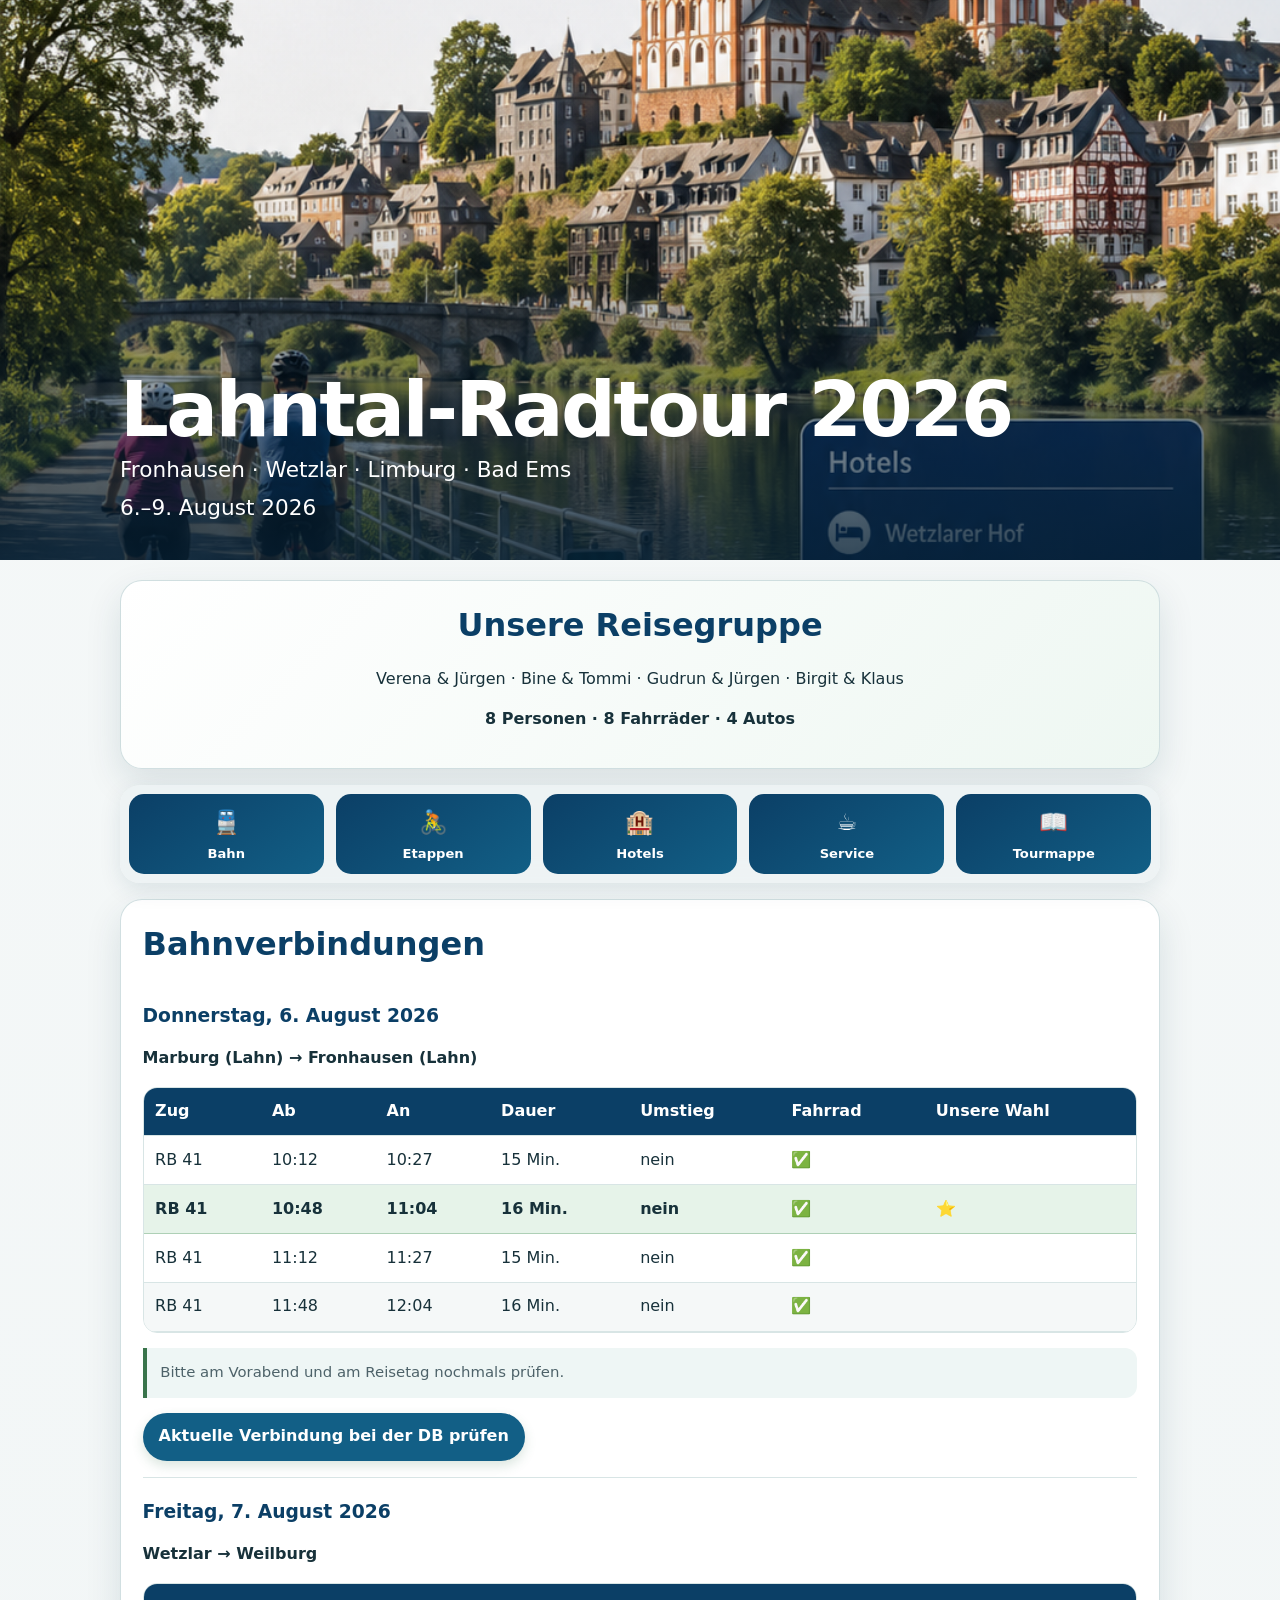
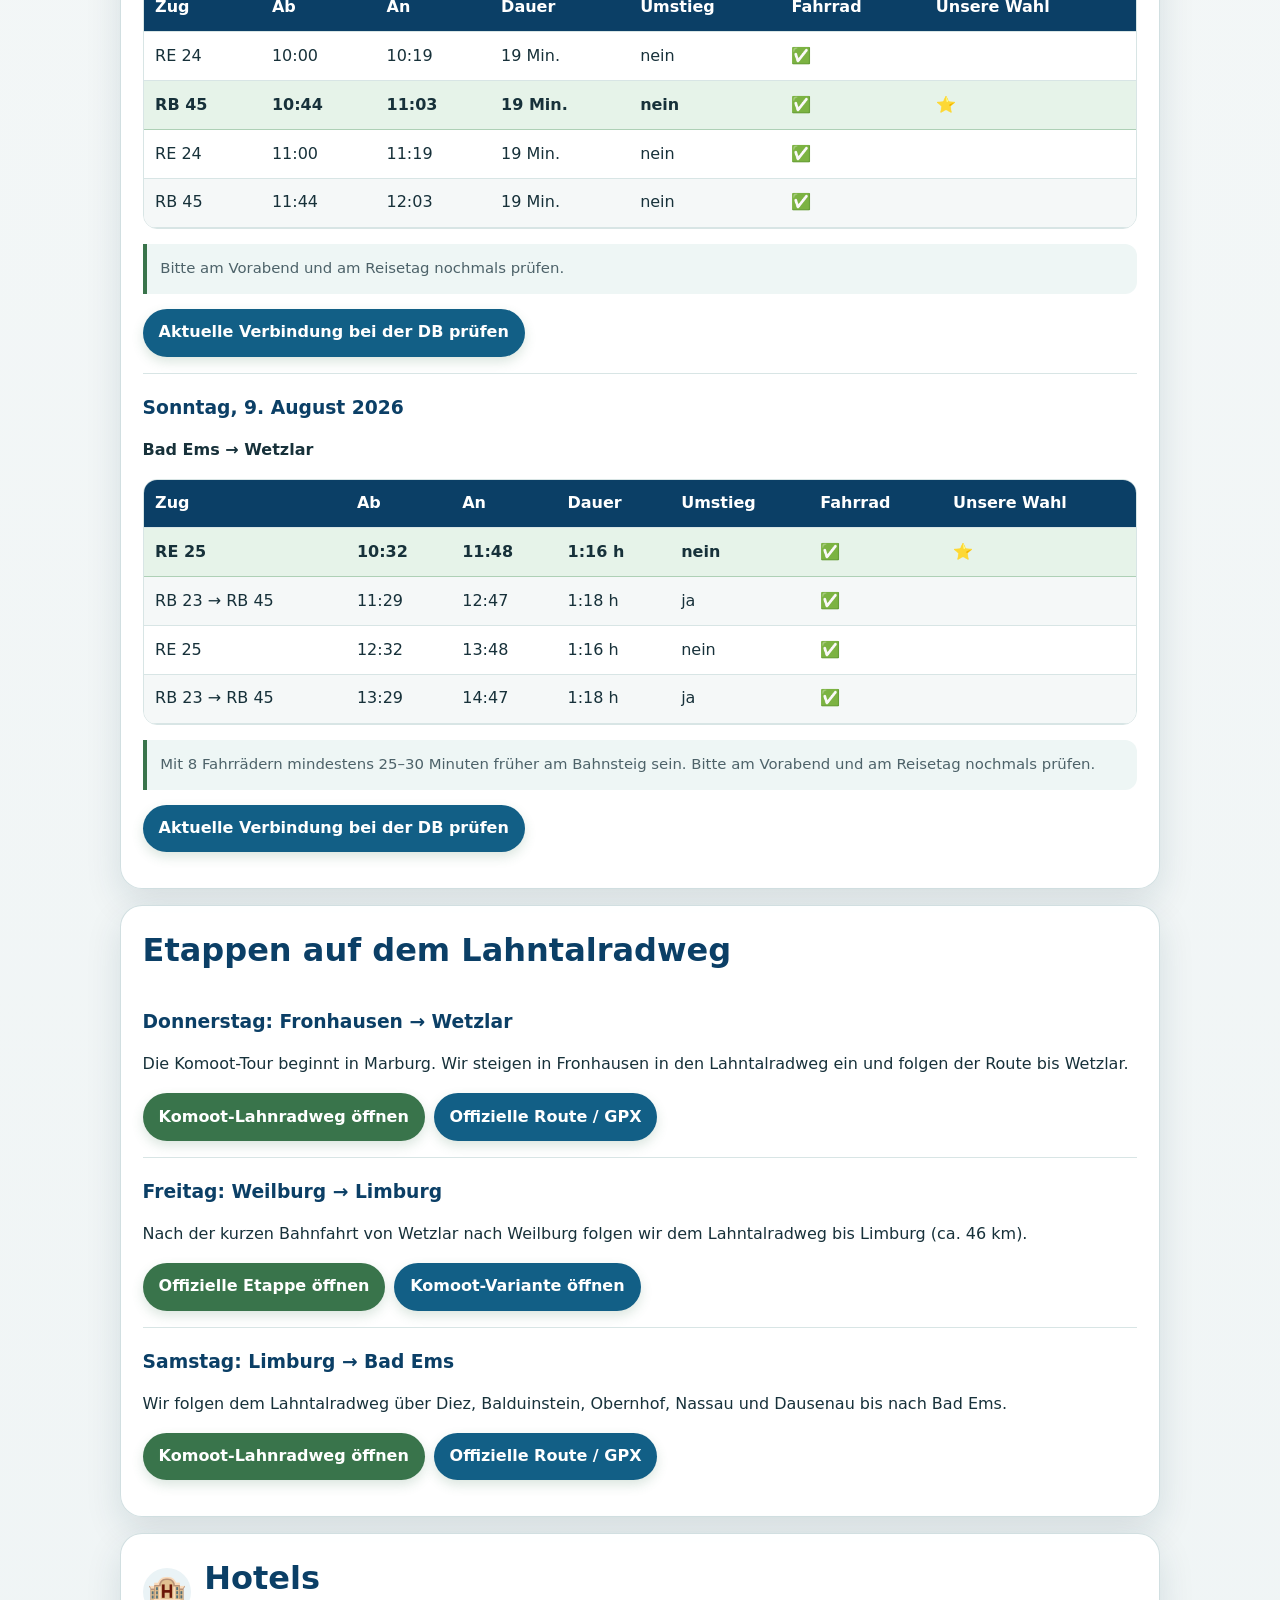
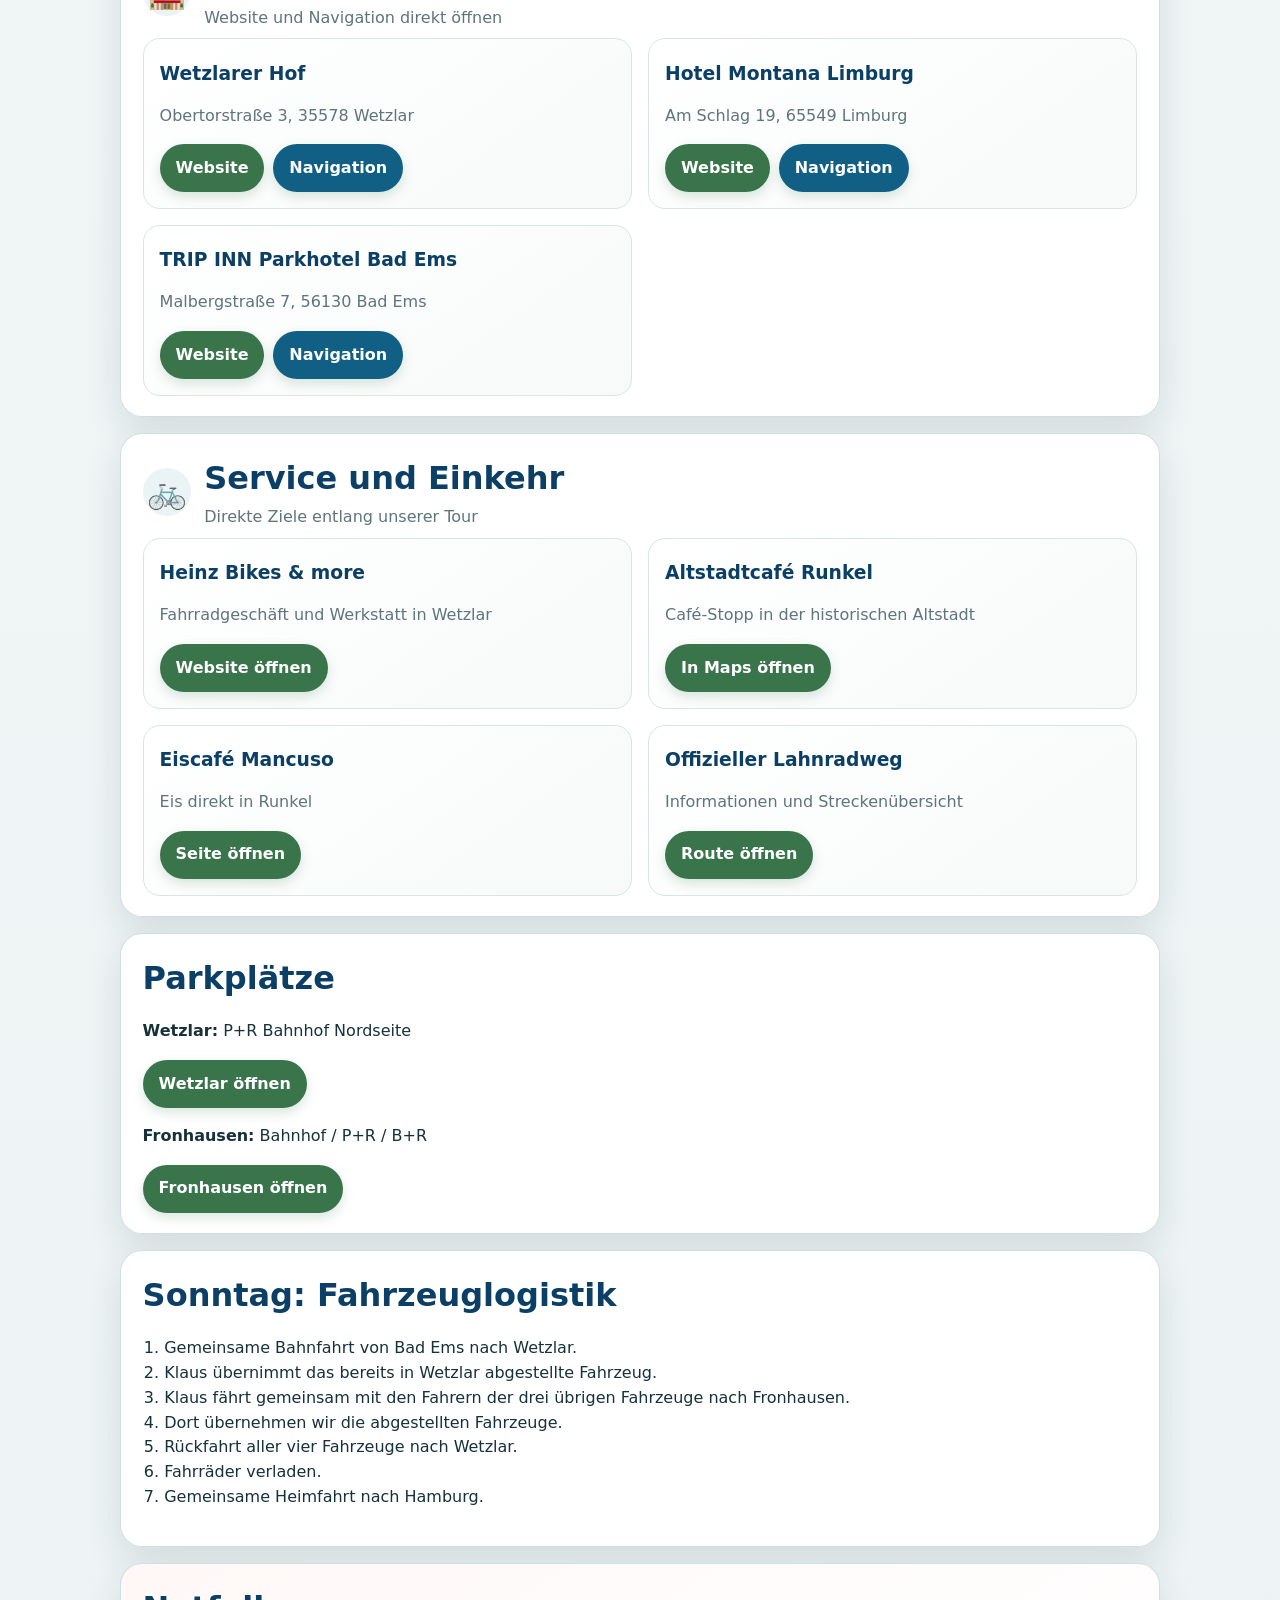
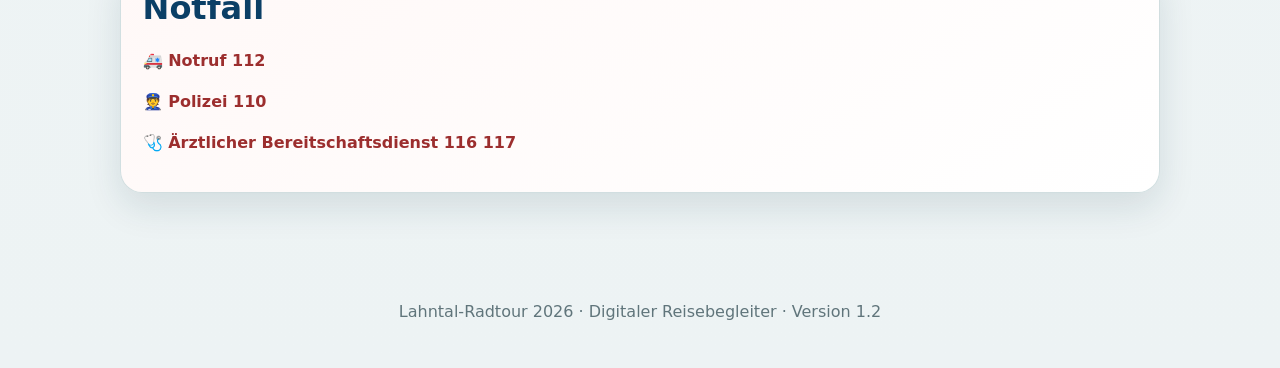
==== commit 794902bf: "Add files via upload" ====
--- a/index.html
+++ b/index.html
@@ -31,6 +31,7 @@
       <a class="quick" href="#bahn">🚆<span>Bahn</span></a>
       <a class="quick" href="#etappen">🚴<span>Etappen</span></a>
       <a class="quick" href="#hotels">🏨<span>Hotels</span></a>
+      <a class="quick" href="#service">☕<span>Service</span></a>
       <a class="quick" href="Lahntal_Tourmappe_2026.pdf">📖<span>Tourmappe</span></a>
     </nav>
 
@@ -132,29 +133,69 @@
       </article>
     </section>
 
-    <section id="hotels" class="card">
-      <h2>Hotels</h2>
-      <article>
-        <h3>Wetzlarer Hof</h3>
-        <p>Obertorstraße 3, 35578 Wetzlar</p>
-        <a class="button" target="_blank" rel="noopener"
-           href="https://www.google.com/maps/search/?api=1&query=Wetzlarer+Hof+Obertorstra%C3%9Fe+3+Wetzlar">Navigation</a>
-      </article>
-      <article>
-        <h3>Hotel Montana Limburg</h3>
-        <p>Am Schlag 19, 65549 Limburg</p>
-        <a class="button" target="_blank" rel="noopener"
-           href="https://www.google.com/maps/search/?api=1&query=Hotel+Montana+Limburg+Am+Schlag+19">Navigation</a>
-      </article>
-      <article>
-        <h3>TRIP INN Parkhotel Bad Ems</h3>
-        <p>Malbergstraße 7, 56130 Bad Ems</p>
-        <a class="button" target="_blank" rel="noopener"
-           href="https://www.google.com/maps/search/?api=1&query=TRIP+INN+Parkhotel+Bad+Ems+Malbergstra%C3%9Fe+7">Navigation</a>
-      </article>
-    </section>
-
-    <section class="card">
+    <section id="hotels" class="card section-card">
+      <div class="section-heading">
+        <span class="section-icon">🏨</span>
+        <div><h2>Hotels</h2><p>Website und Navigation direkt öffnen</p></div>
+      </div>
+      <div class="info-grid">
+        <article class="info-tile">
+          <h3>Wetzlarer Hof</h3>
+          <p>Obertorstraße 3, 35578 Wetzlar</p>
+          <div class="button-row">
+            <a class="button" target="_blank" rel="noopener" href="https://www.wetzlarerhof.de/">Website</a>
+            <a class="button secondary" target="_blank" rel="noopener" href="https://www.google.com/maps/search/?api=1&query=Wetzlarer+Hof+Obertorstra%C3%9Fe+3+Wetzlar">Navigation</a>
+          </div>
+        </article>
+        <article class="info-tile">
+          <h3>Hotel Montana Limburg</h3>
+          <p>Am Schlag 19, 65549 Limburg</p>
+          <div class="button-row">
+            <a class="button" target="_blank" rel="noopener" href="https://www.montana-limburg.de/">Website</a>
+            <a class="button secondary" target="_blank" rel="noopener" href="https://www.google.com/maps/search/?api=1&query=Hotel+Montana+Limburg+Am+Schlag+19">Navigation</a>
+          </div>
+        </article>
+        <article class="info-tile">
+          <h3>TRIP INN Parkhotel Bad Ems</h3>
+          <p>Malbergstraße 7, 56130 Bad Ems</p>
+          <div class="button-row">
+            <a class="button" target="_blank" rel="noopener" href="https://www.park-hotel-badems.de/">Website</a>
+            <a class="button secondary" target="_blank" rel="noopener" href="https://www.google.com/maps/search/?api=1&query=TRIP+INN+Parkhotel+Bad+Ems+Malbergstra%C3%9Fe+7">Navigation</a>
+          </div>
+        </article>
+      </div>
+    </section>
+
+<section id="service" class="card section-card">
+      <div class="section-heading">
+        <span class="section-icon">🚲</span>
+        <div><h2>Service und Einkehr</h2><p>Direkte Ziele entlang unserer Tour</p></div>
+      </div>
+      <div class="info-grid">
+        <article class="info-tile">
+          <h3>Heinz Bikes &amp; more</h3>
+          <p>Fahrradgeschäft und Werkstatt in Wetzlar</p>
+          <a class="button" target="_blank" rel="noopener" href="https://www.heinzbike.de/">Website öffnen</a>
+        </article>
+        <article class="info-tile">
+          <h3>Altstadtcafé Runkel</h3>
+          <p>Café-Stopp in der historischen Altstadt</p>
+          <a class="button" target="_blank" rel="noopener" href="https://www.google.com/maps/search/?api=1&query=Altstadtcaf%C3%A9+Runkel">In Maps öffnen</a>
+        </article>
+        <article class="info-tile">
+          <h3>Eiscafé Mancuso</h3>
+          <p>Eis direkt in Runkel</p>
+          <a class="button" target="_blank" rel="noopener" href="https://www.instagram.com/eiscafe_mancuso/">Seite öffnen</a>
+        </article>
+        <article class="info-tile">
+          <h3>Offizieller Lahnradweg</h3>
+          <p>Informationen und Streckenübersicht</p>
+          <a class="button" target="_blank" rel="noopener" href="https://www.daslahntal.de/entdecken-und-erleben/radfahren/lahnradweg">Route öffnen</a>
+        </article>
+      </div>
+    </section>
+
+    <section class="card section-card">
       <h2>Parkplätze</h2>
       <p><strong>Wetzlar:</strong> P+R Bahnhof Nordseite</p>
       <a class="button" target="_blank" rel="noopener"
@@ -186,7 +227,7 @@
   </main>
 
   <footer>
-    <p>Lahntal-Radtour 2026 · Digitaler Reisebegleiter · Version 1.1a</p>
+    <p>Lahntal-Radtour 2026 · Digitaler Reisebegleiter · Version 1.2</p>
   </footer>
 
   <script src="app.js"></script>
--- a/styles.css
+++ b/styles.css
@@ -1,8 +1,122 @@
 
-.timetable-wrap{overflow-x:auto;margin:.8rem 0}
+:root{
+  --navy:#0b3f66;
+  --blue:#125f86;
+  --blue2:#1d789f;
+  --green:#39744b;
+  --green-soft:#e6f3e9;
+  --cream:#fbfaf6;
+  --bg:#edf3f4;
+  --text:#17313a;
+  --muted:#5f747b;
+  --white:#fff;
+  --line:#d8e5e5;
+  --shadow:0 14px 36px rgba(14,56,77,.12);
+}
+*{box-sizing:border-box}
+html{scroll-behavior:smooth}
+body{
+  margin:0;
+  font-family:system-ui,-apple-system,BlinkMacSystemFont,"Segoe UI",sans-serif;
+  background:linear-gradient(180deg,#f5f8f8 0,#edf3f4 100%);
+  color:var(--text);
+  line-height:1.55;
+}
+.hero{position:relative;max-height:560px;overflow:hidden;background:var(--navy)}
+.hero img{width:100%;display:block;object-fit:cover;max-height:560px;filter:saturate(.92) contrast(1.02)}
+.hero::after{content:"";position:absolute;inset:0;background:linear-gradient(180deg,rgba(0,0,0,.03) 35%,rgba(5,31,51,.82) 100%)}
+.hero-overlay{position:absolute;z-index:2;left:0;right:0;bottom:0;color:white;padding:5rem max(1.2rem,calc((100vw - 1040px)/2)) 2rem}
+.hero-overlay h1{margin:0;font-size:clamp(2.2rem,7vw,4.8rem);line-height:1.03;letter-spacing:-.035em}
+.hero-overlay p{margin:.25rem 0;font-size:clamp(1rem,2.5vw,1.35rem)}
+main{width:min(1040px,calc(100% - 24px));margin:1.25rem auto 4rem}
+.card{
+  background:rgba(255,255,255,.96);
+  border:1px solid rgba(198,216,218,.8);
+  border-radius:22px;
+  padding:1.25rem 1.35rem;
+  margin:1rem 0;
+  box-shadow:var(--shadow);
+}
+.intro{text-align:center;background:linear-gradient(135deg,#fff 0,#eef7f2 100%)}
+.card h2{color:var(--navy);font-size:clamp(1.45rem,3vw,2rem);margin:0 0 .75rem}
+.card h3{color:var(--navy);margin:.2rem 0 .35rem}
+.card article{padding:1rem 0;border-top:1px solid var(--line)}
+.card article:first-of-type{border-top:0}
+.quick-grid{
+  display:grid;
+  grid-template-columns:repeat(5,1fr);
+  gap:.75rem;
+  position:sticky;
+  top:.65rem;
+  z-index:10;
+  padding:.55rem;
+  border-radius:20px;
+  background:rgba(237,243,244,.88);
+  backdrop-filter:blur(12px);
+  box-shadow:0 7px 22px rgba(14,56,77,.10);
+}
+.quick{
+  min-height:74px;
+  display:flex;
+  flex-direction:column;
+  align-items:center;
+  justify-content:center;
+  background:linear-gradient(145deg,var(--navy),var(--blue));
+  color:white;
+  text-decoration:none;
+  border-radius:15px;
+  padding:.65rem .35rem;
+  font-size:1.45rem;
+  transition:transform .18s ease,box-shadow .18s ease;
+}
+.quick:hover{transform:translateY(-2px);box-shadow:0 8px 18px rgba(11,63,102,.22)}
+.quick span{font-size:.82rem;margin-top:.2rem;font-weight:700}
+.section-heading{display:flex;align-items:center;gap:.85rem;margin-bottom:.5rem}
+.section-heading h2{margin:0}
+.section-heading p{margin:.1rem 0 0;color:var(--muted)}
+.section-icon{font-size:2rem;width:3rem;height:3rem;display:grid;place-items:center;border-radius:50%;background:#eaf3f6}
+.info-grid{display:grid;grid-template-columns:repeat(2,minmax(0,1fr));gap:1rem}
+.info-tile{
+  border:1px solid var(--line)!important;
+  border-radius:17px;
+  padding:1rem!important;
+  background:linear-gradient(145deg,#fff,#f7faf9);
+}
+.info-tile p{color:var(--muted)}
+.button-row{display:flex;gap:.55rem;flex-wrap:wrap}
+.button,button{
+  display:inline-flex;
+  align-items:center;
+  justify-content:center;
+  border:0;
+  border-radius:999px;
+  padding:.72rem 1rem;
+  background:var(--green);
+  color:white;
+  text-decoration:none;
+  font-weight:750;
+  cursor:pointer;
+  box-shadow:0 5px 12px rgba(57,116,75,.18);
+}
+.button.secondary{background:var(--blue)}
+.note{font-size:.93rem;color:#4d6269;background:#eef6f5;border-left:4px solid var(--green);padding:.85rem;border-radius:0 12px 12px 0}
+.timetable-wrap{overflow-x:auto;margin:.85rem 0;border-radius:14px;border:1px solid var(--line)}
 .timetable{width:100%;border-collapse:collapse;min-width:760px}
-.timetable th,.timetable td{padding:.7rem;border:1px solid #d8e4e0;text-align:left;vertical-align:middle}
-.timetable th{background:var(--blue);color:#fff}
-.timetable tbody tr:nth-child(even):not(.recommended){background:#f1f6f4}
-.timetable tr.recommended{background:#dff3df}
-.timetable tr.recommended td{border-color:#9fc89f}
+.timetable th,.timetable td{padding:.72rem;border-bottom:1px solid var(--line);text-align:left;vertical-align:middle}
+.timetable th{background:var(--navy);color:#fff;position:sticky;top:0}
+.timetable tbody tr:nth-child(even):not(.recommended){background:#f5f8f8}
+.timetable tr.recommended{background:var(--green-soft)}
+.timetable tr.recommended td{border-bottom-color:#aed0b6}
+.emergency{background:linear-gradient(145deg,#fff8f7,#fff)}
+.emergency a{color:#9c2e2e;font-weight:750;text-decoration:none}
+ol{padding-left:1.35rem}
+footer{text-align:center;padding:1.7rem;color:#60757b}
+@media(max-width:780px){
+  .quick-grid{grid-template-columns:repeat(3,1fr);position:static}
+  .info-grid{grid-template-columns:1fr}
+}
+@media(max-width:500px){
+  .quick-grid{grid-template-columns:repeat(2,1fr)}
+  .hero-overlay{padding-bottom:1rem}
+  .card{padding:1rem}
+}
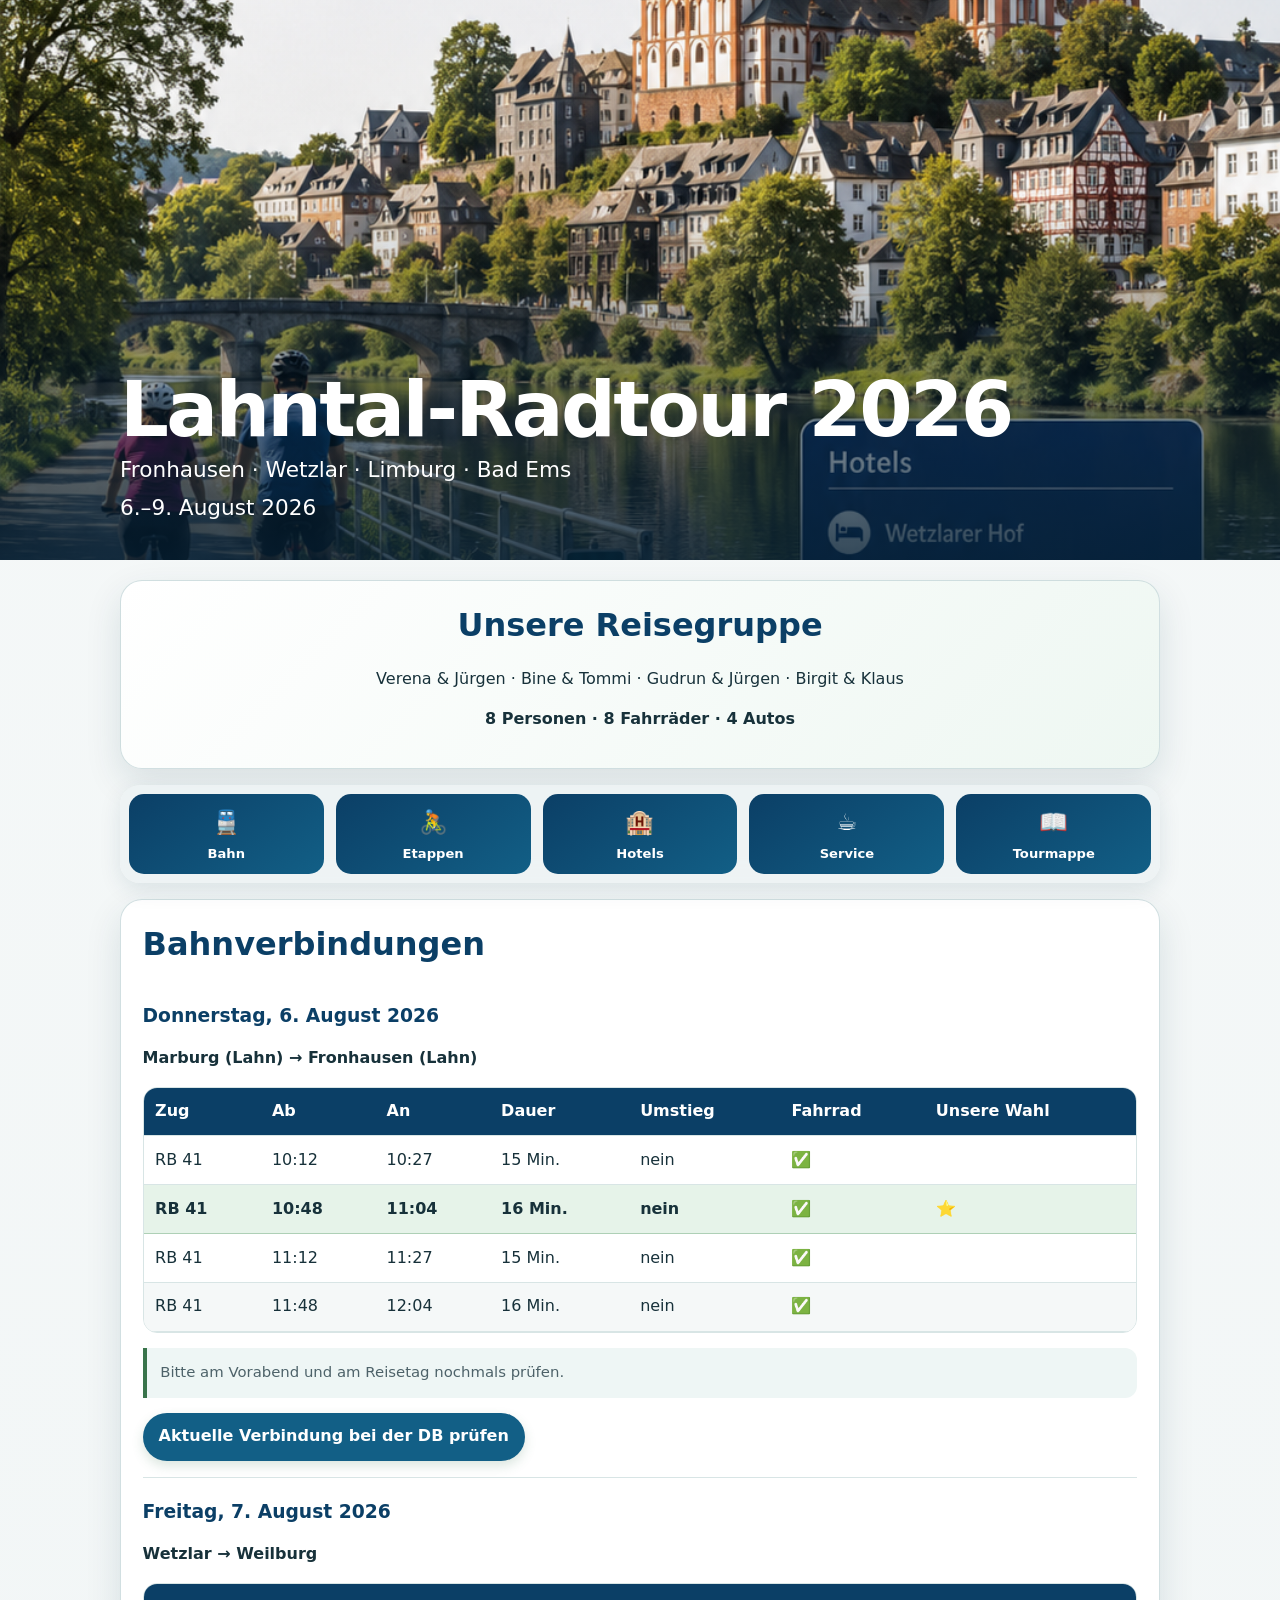
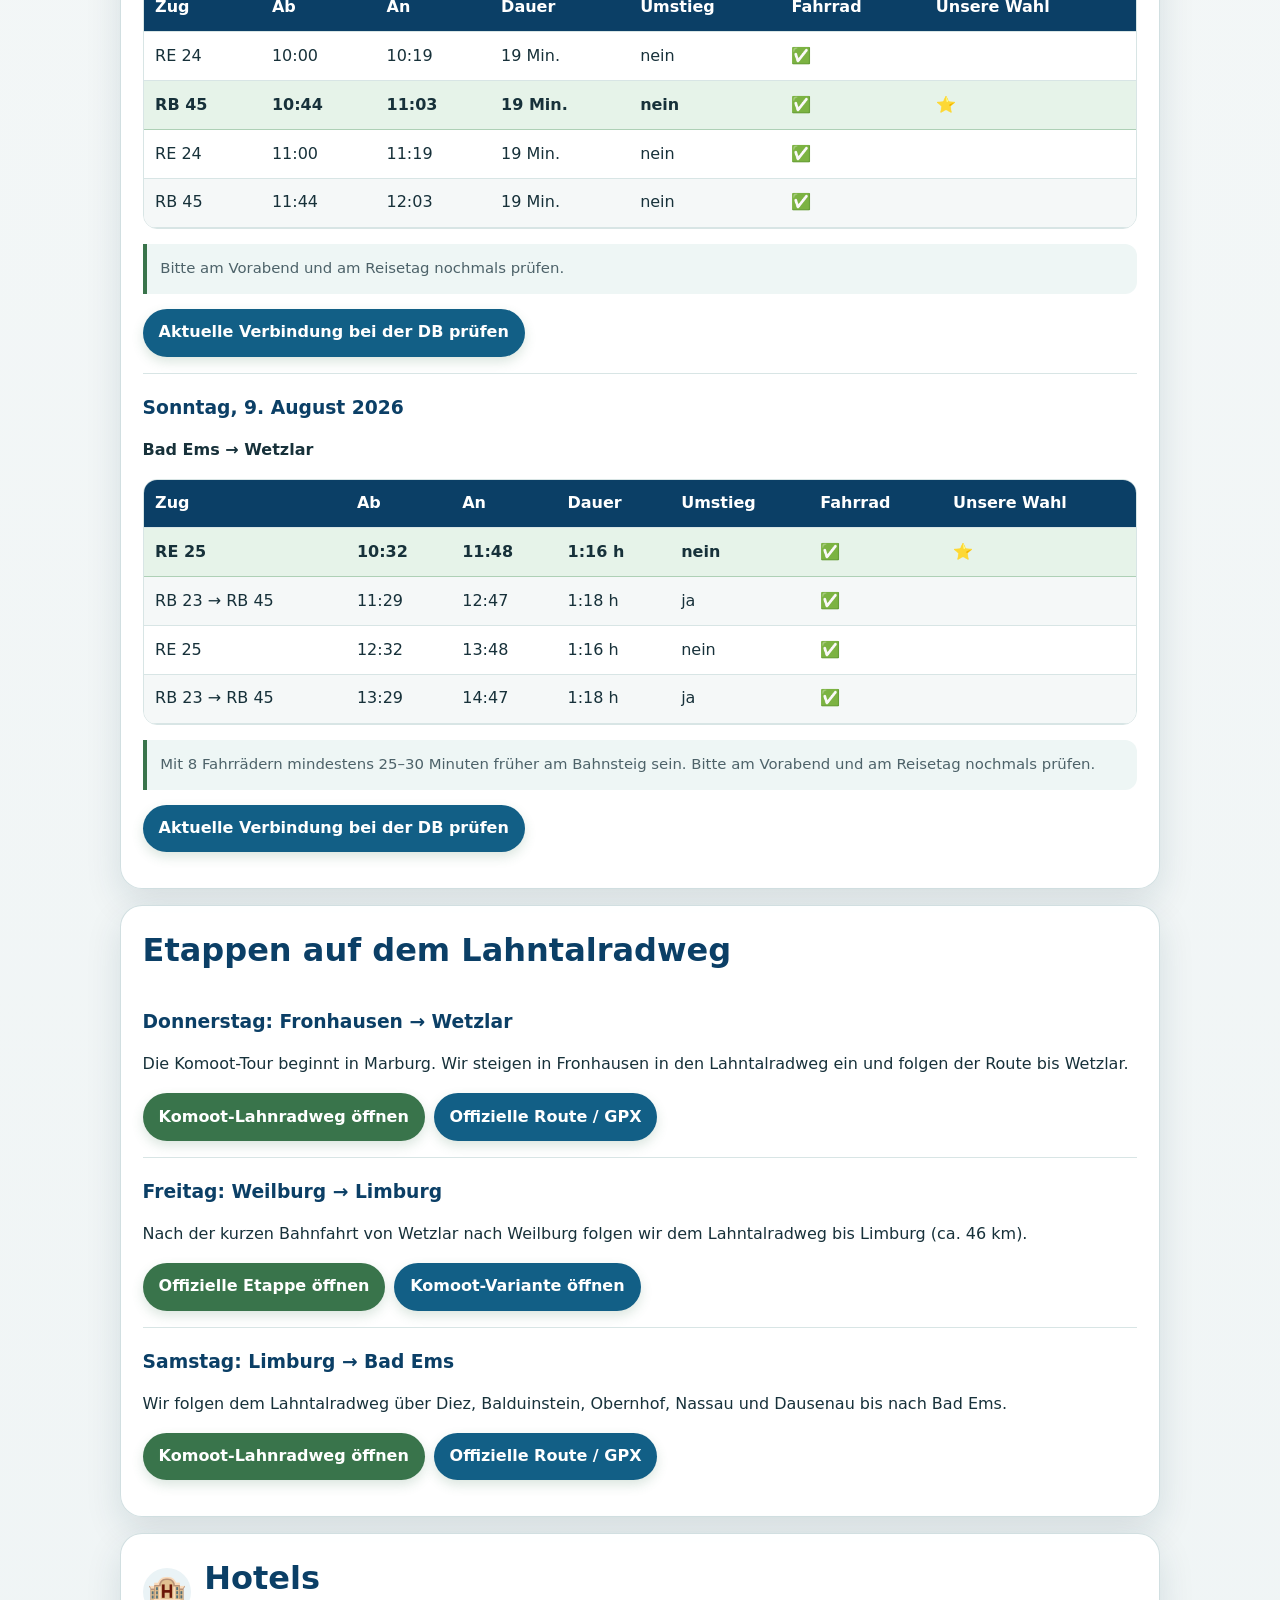
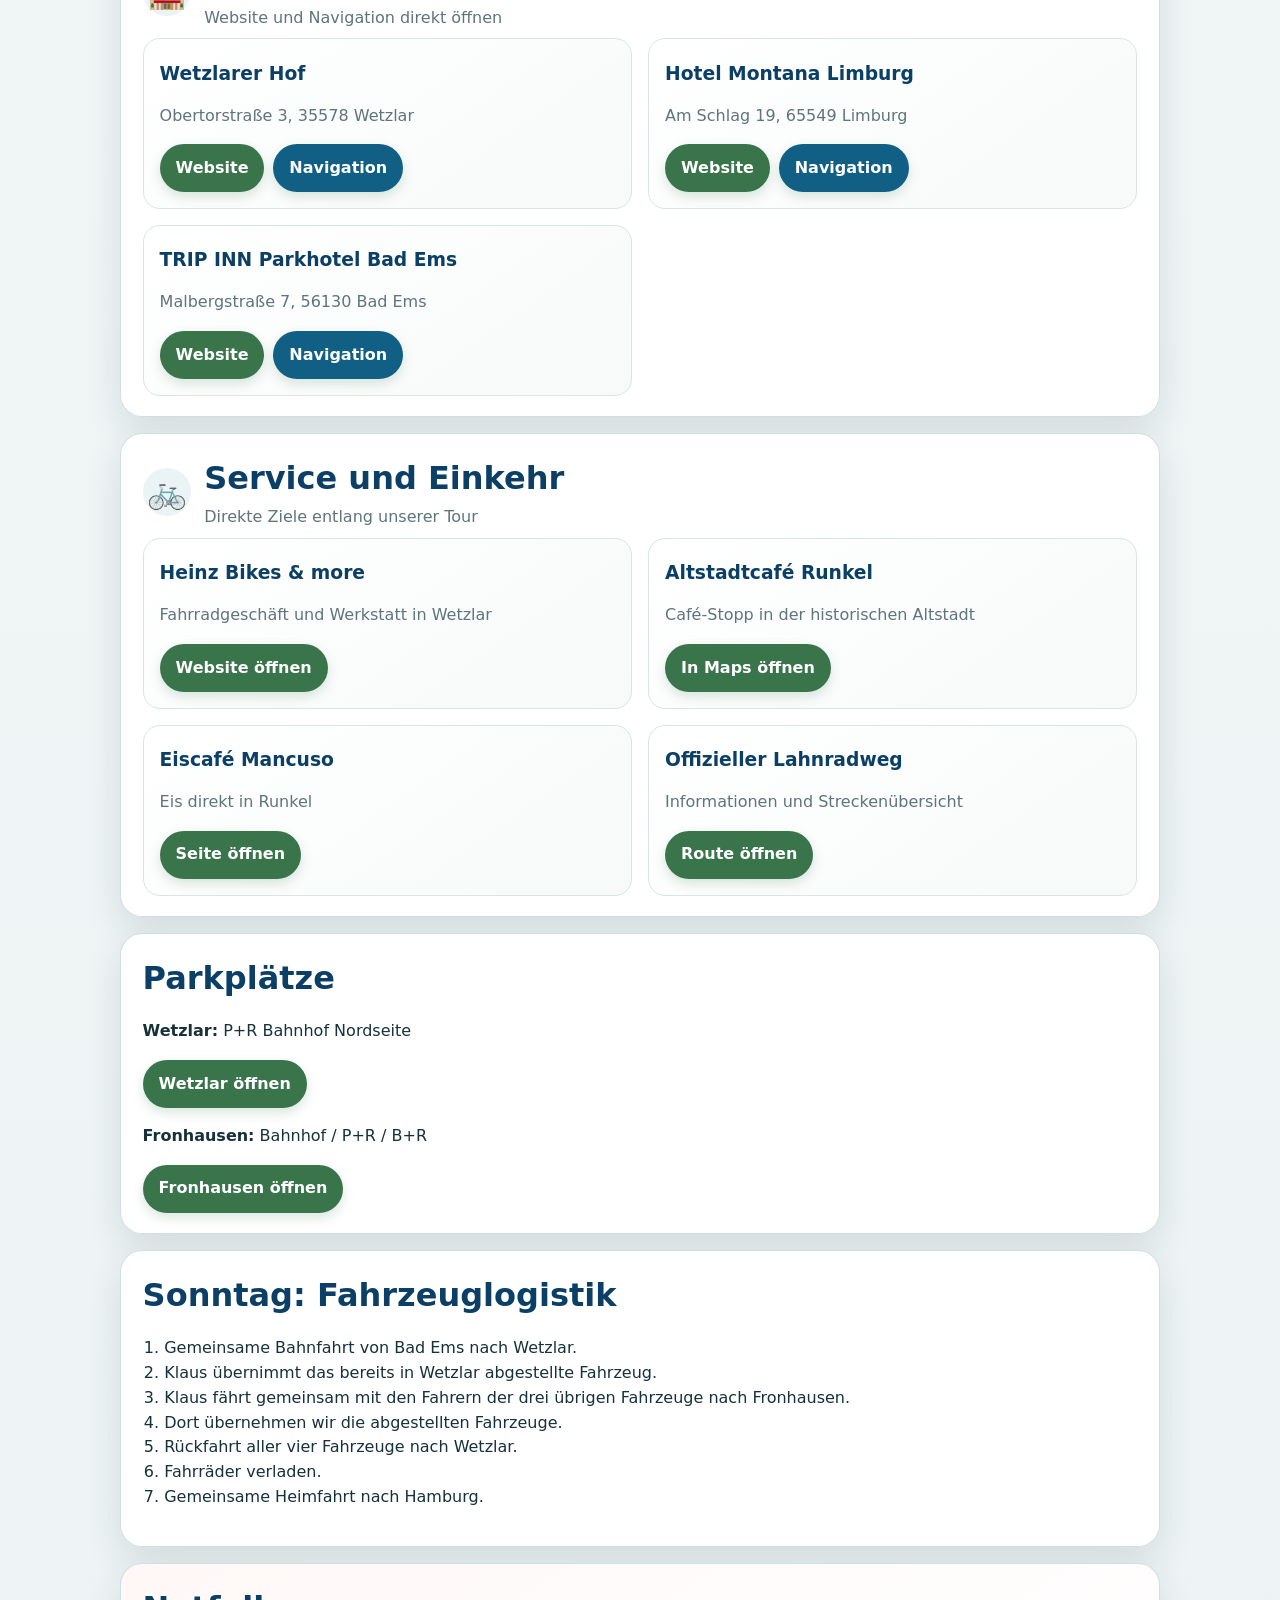
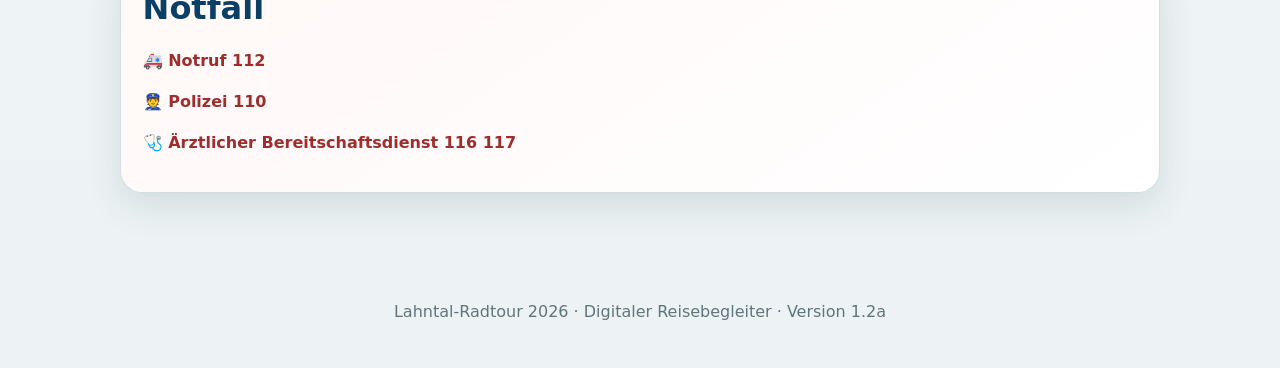
==== commit 46321e4f: "Add files via upload" ====
--- a/index.html
+++ b/index.html
@@ -227,7 +227,7 @@
   </main>
 
   <footer>
-    <p>Lahntal-Radtour 2026 · Digitaler Reisebegleiter · Version 1.2</p>
+    <p>Lahntal-Radtour 2026 · Digitaler Reisebegleiter · Version 1.2a</p>
   </footer>
 
   <script src="app.js"></script>
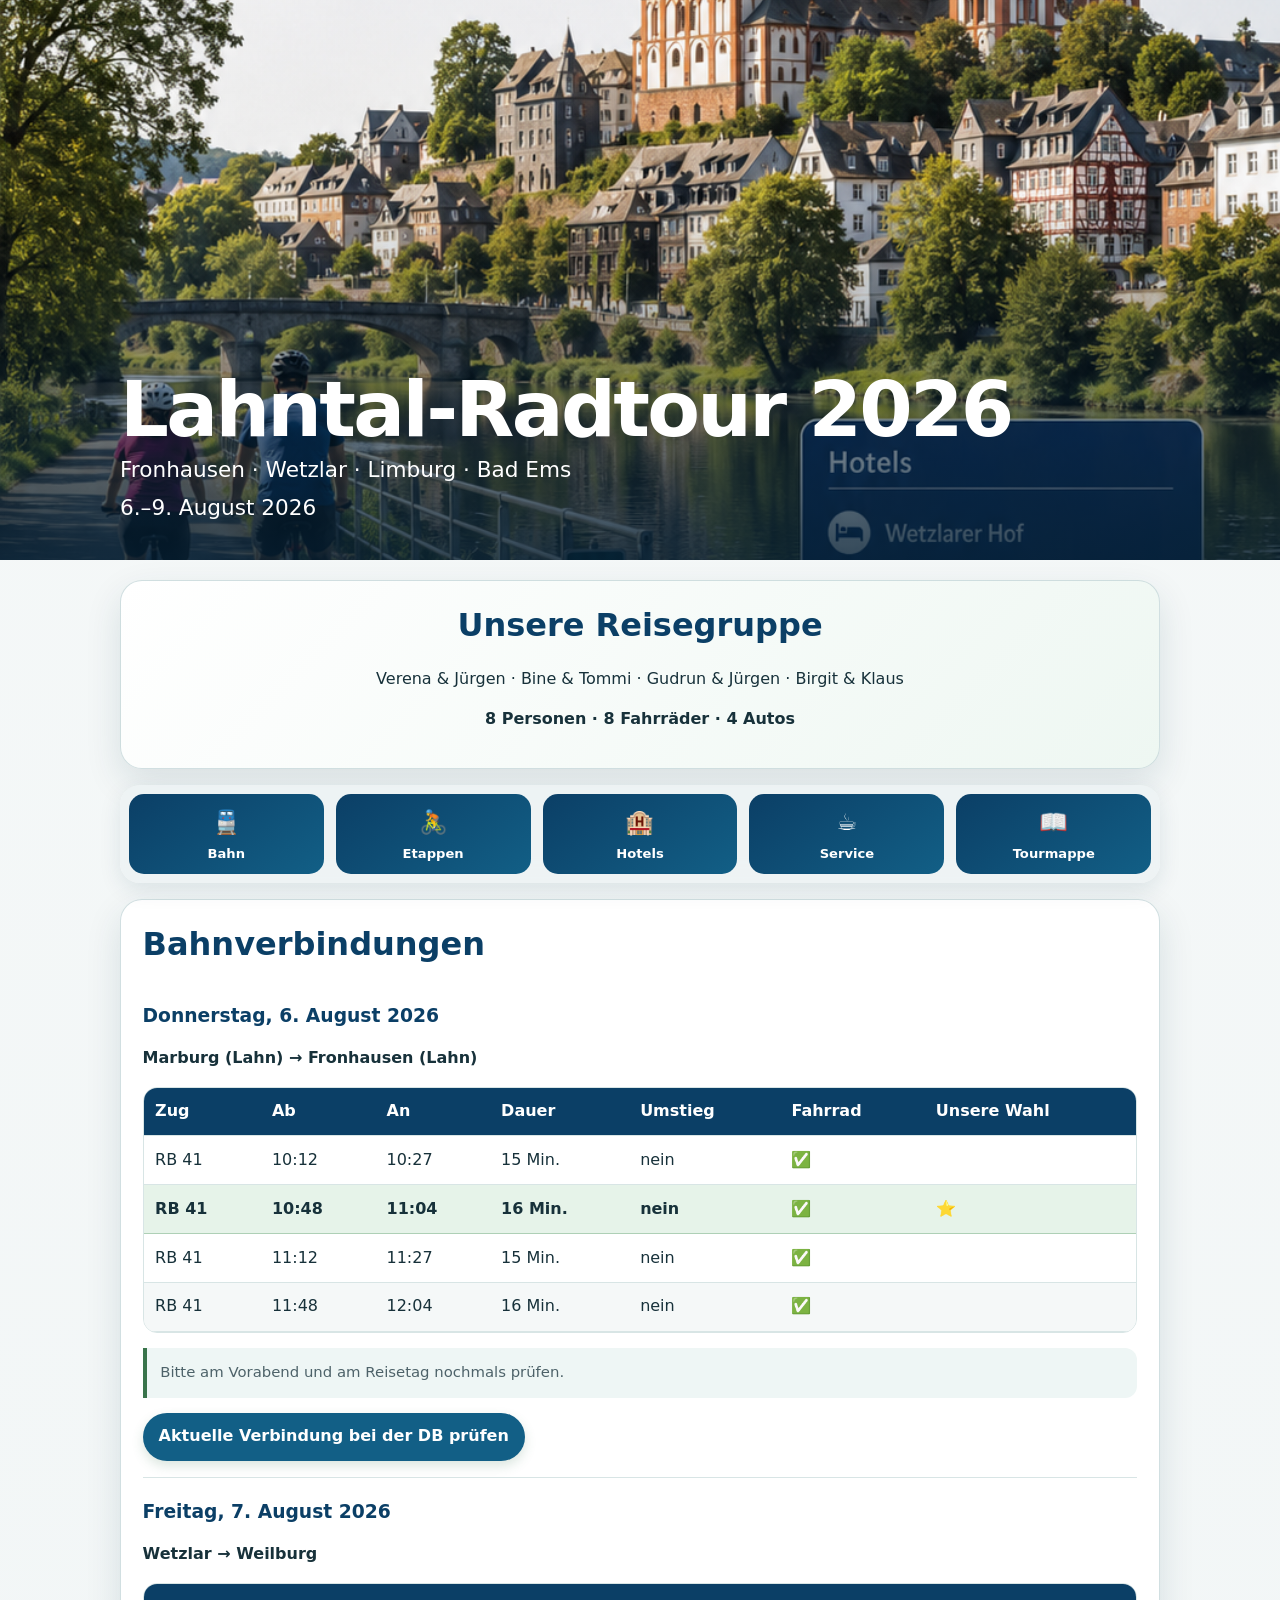
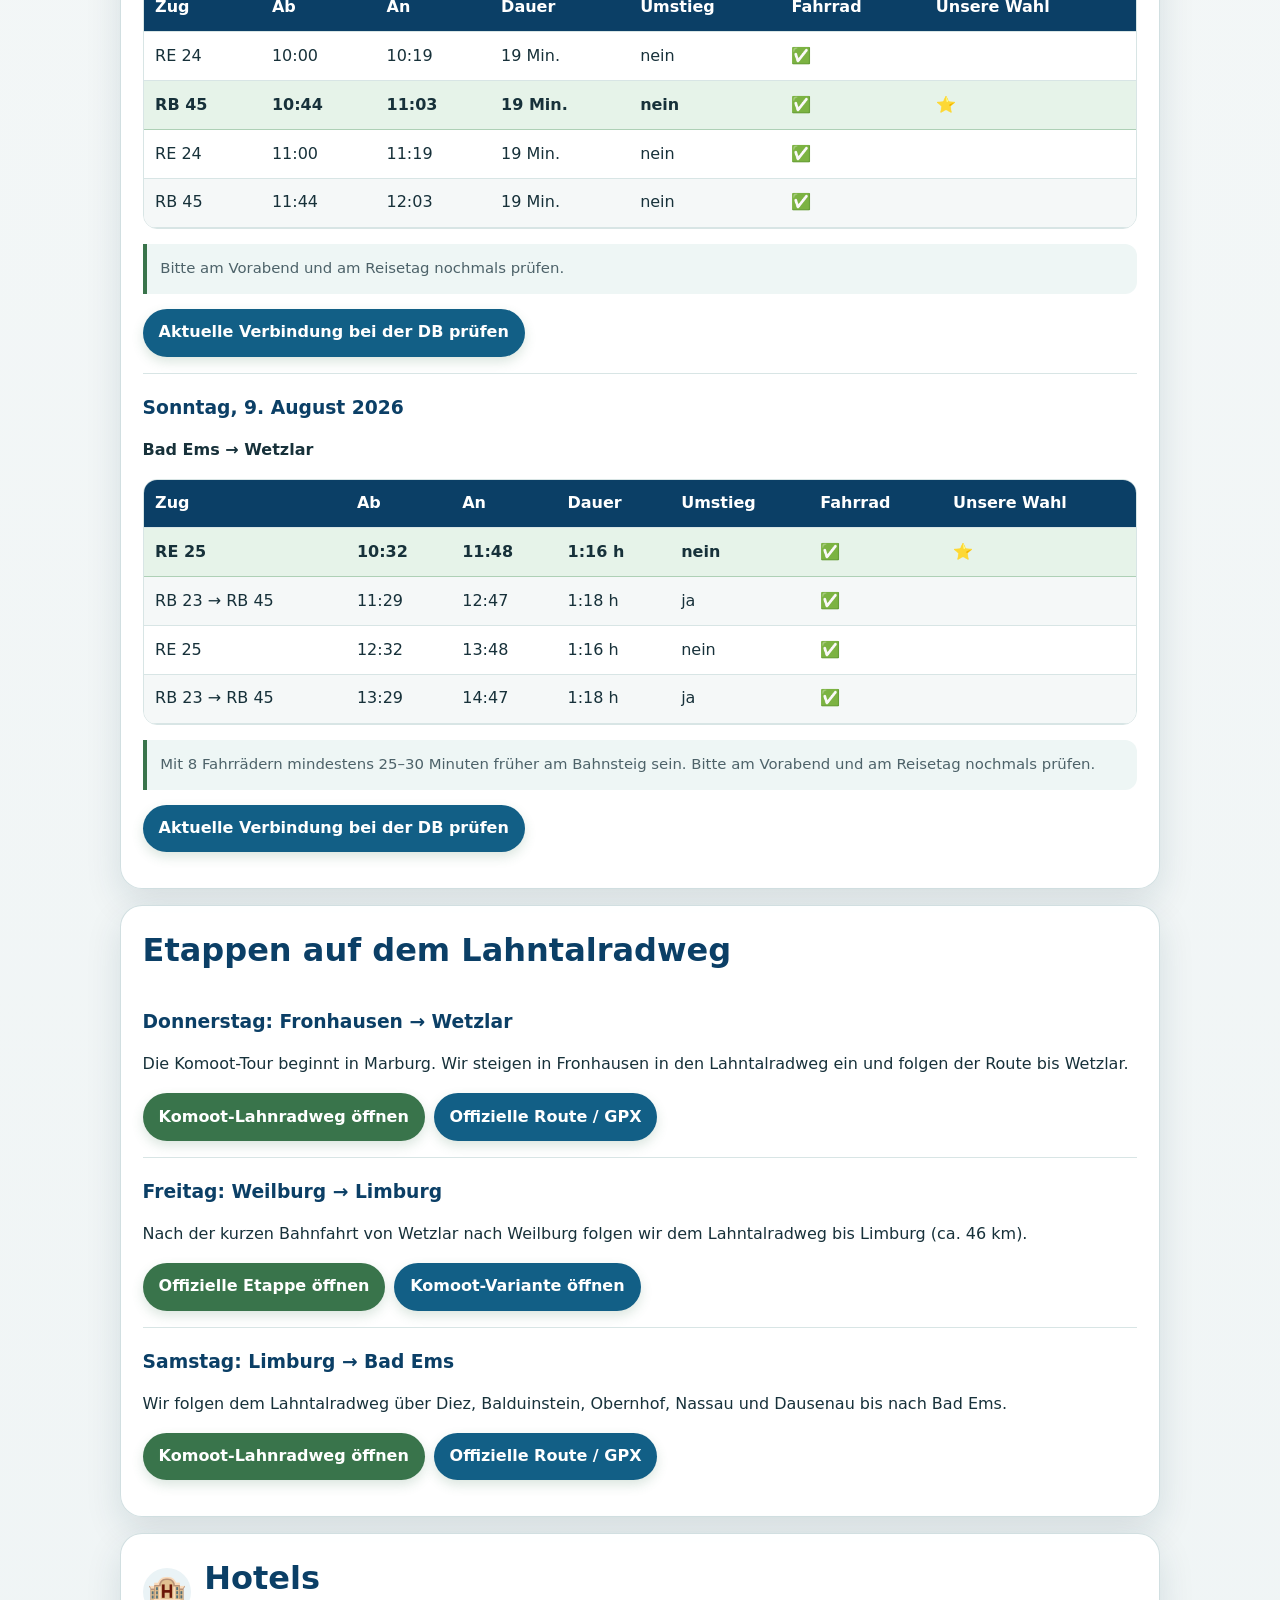
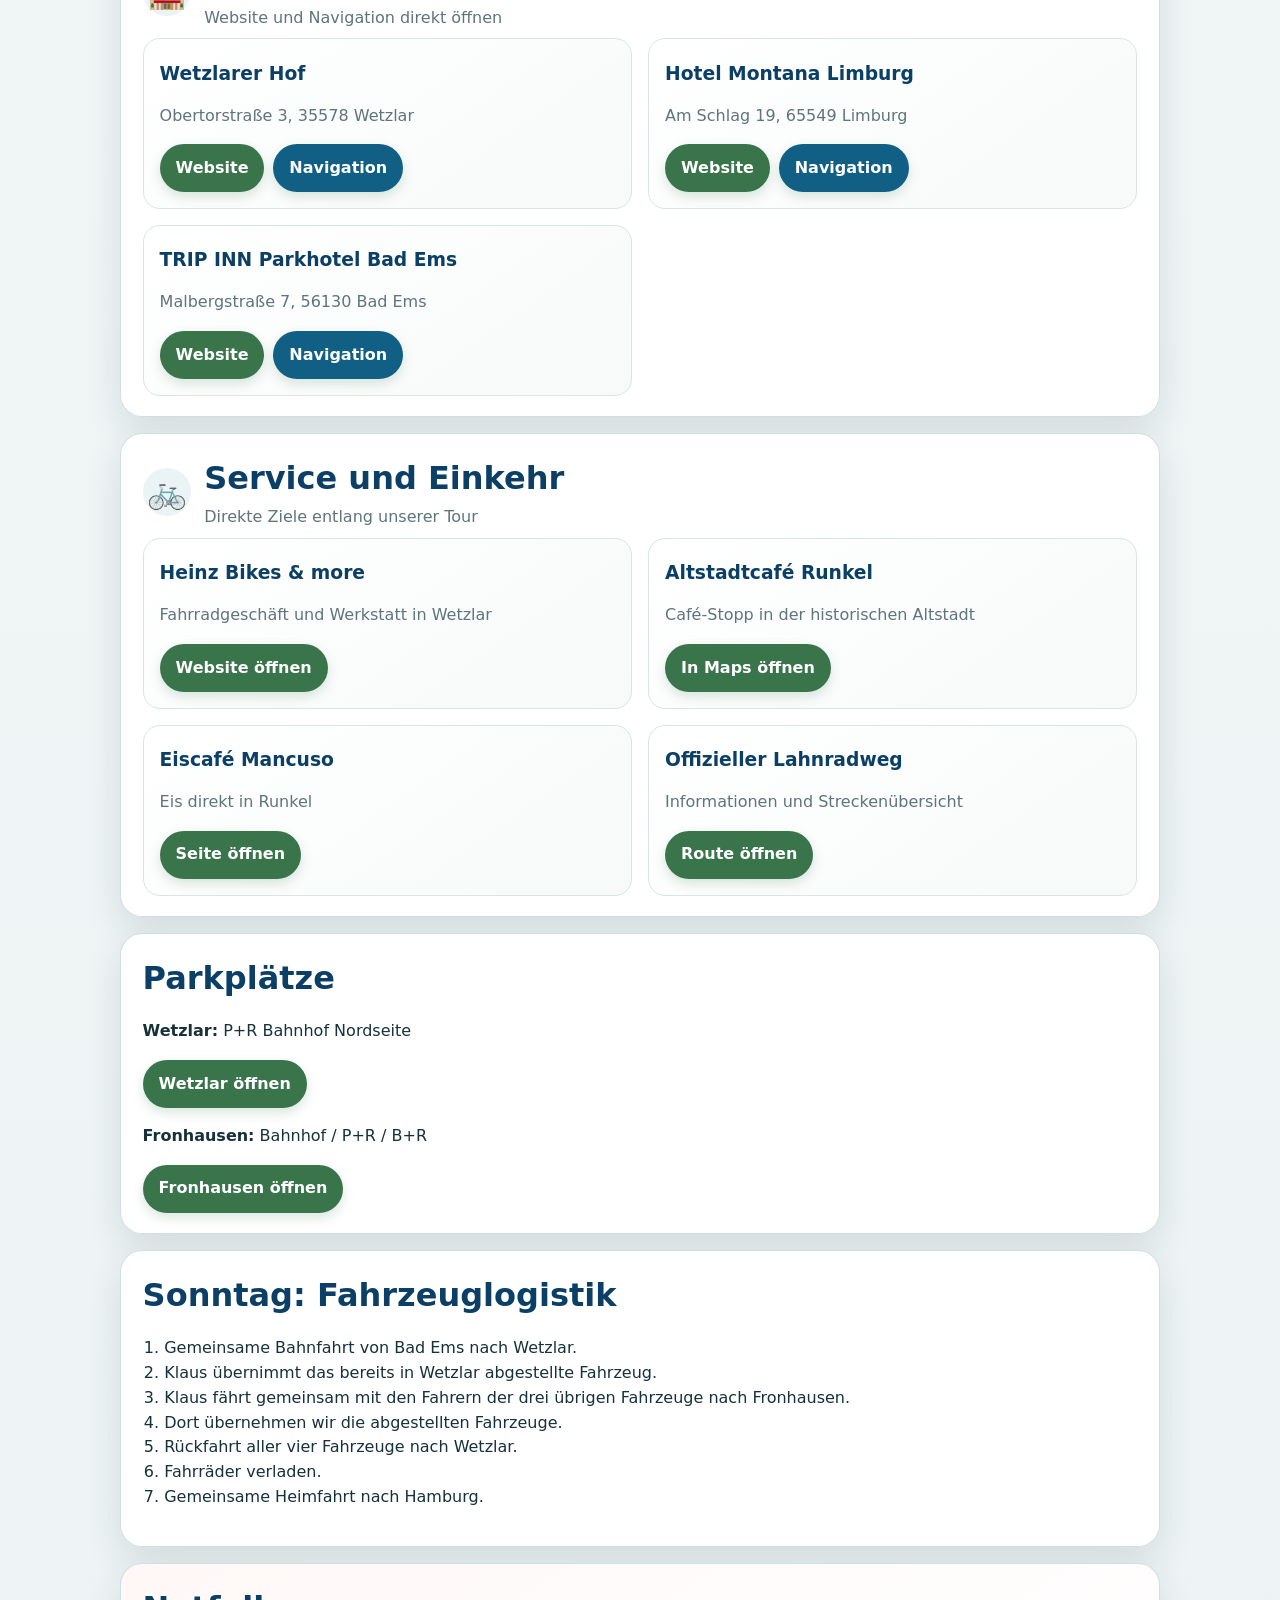
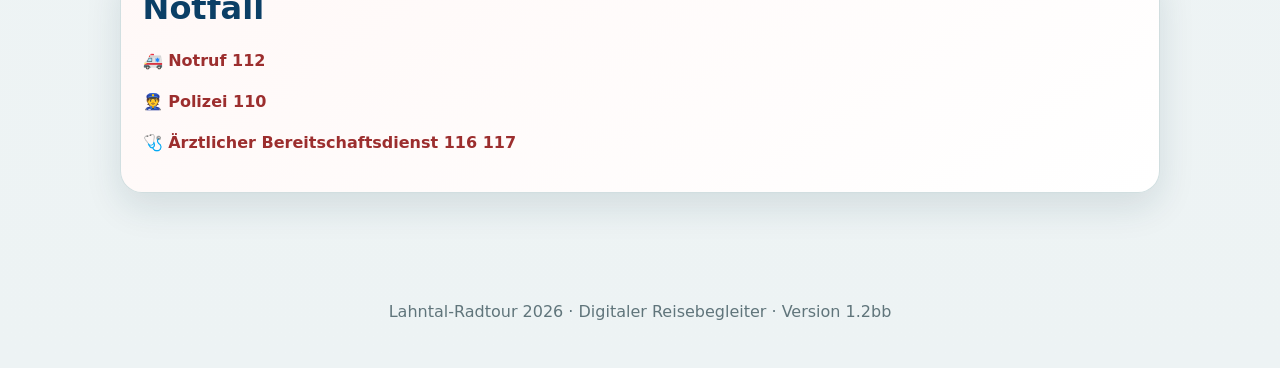
==== commit ca9f5fb7: "Add files via upload" ====
--- a/index.html
+++ b/index.html
@@ -227,7 +227,7 @@
   </main>
 
   <footer>
-    <p>Lahntal-Radtour 2026 · Digitaler Reisebegleiter · Version 1.2a</p>
+    <p>Lahntal-Radtour 2026 · Digitaler Reisebegleiter · Version 1.2bb</p>
   </footer>
 
   <script src="app.js"></script>
